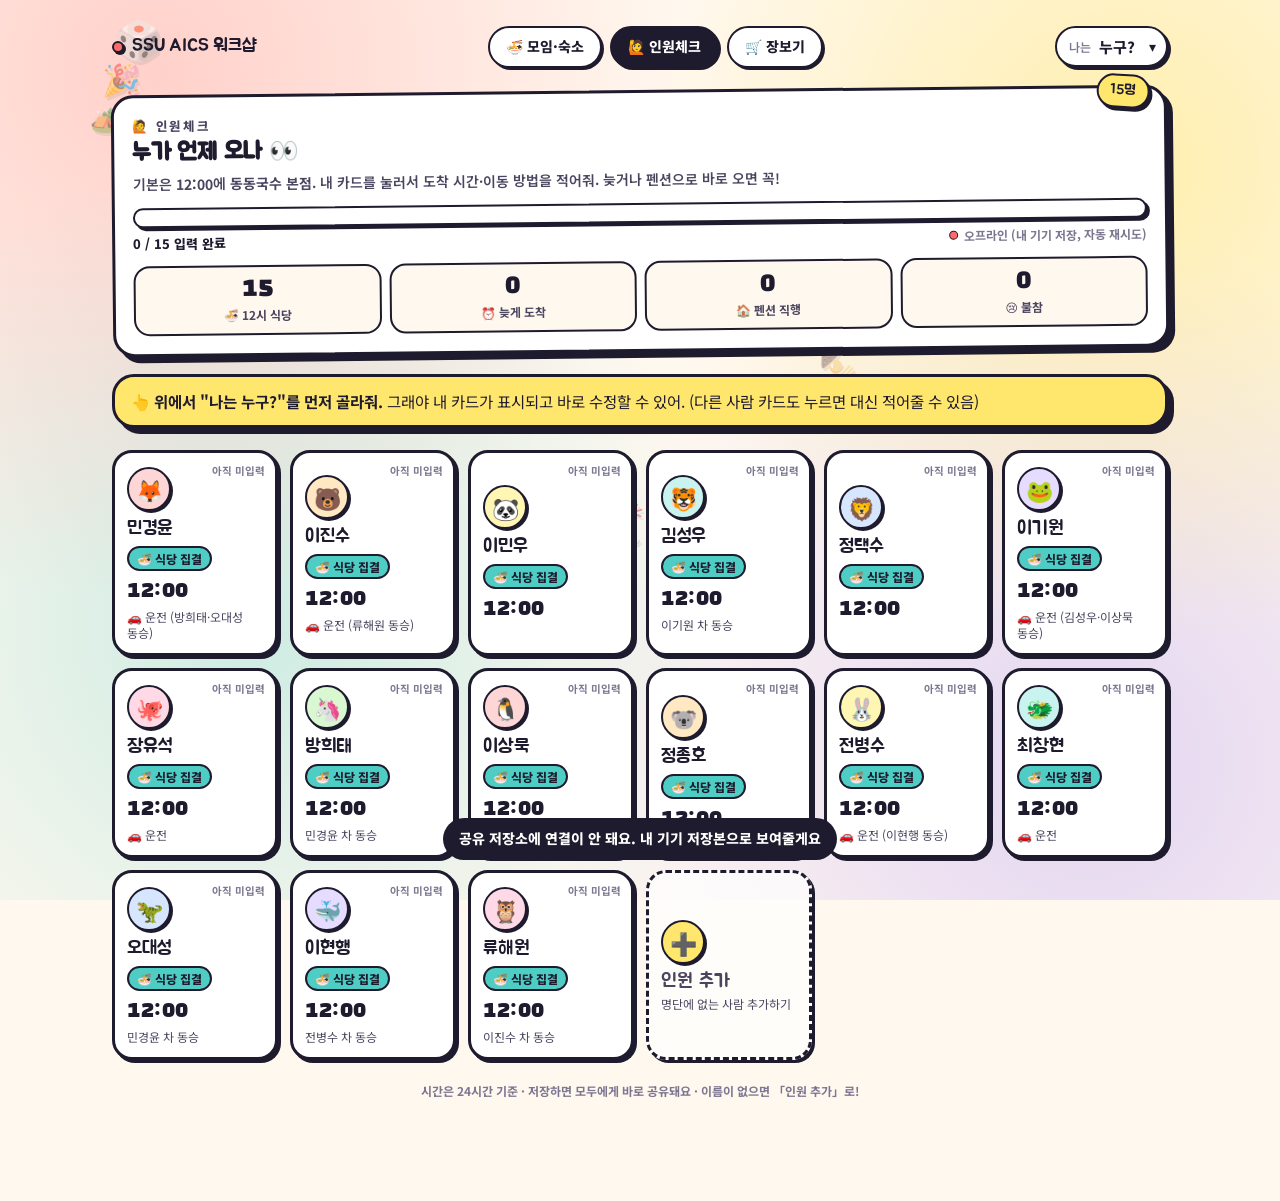
==== people.html @ a200a4a7 "워크샵 사이트: 모임·숙소 / 인원체크 / 장보기 3페이지" ====
<!doctype html>
<html lang="ko">
<head>
<meta charset="utf-8">
<meta name="viewport" content="width=device-width, initial-scale=1, viewport-fit=cover">
<meta name="theme-color" content="#4ecdc4">
<title>SSU AICS 워크샵 · 인원체크</title>
<meta property="og:title" content="워크샵 인원체크 🙋 누가 언제 오나">
<meta property="og:description" content="내 카드 눌러서 도착시간 적어줘! 기본은 12시 동동국수 본점.">
<link rel="icon" href="data:image/svg+xml,<svg xmlns='http://www.w3.org/2000/svg' viewBox='0 0 100 100'><text y='.9em' font-size='90'>🙋</text></svg>">
<link rel="preconnect" href="https://fonts.googleapis.com">
<link rel="preconnect" href="https://fonts.gstatic.com" crossorigin>
<link href="https://fonts.googleapis.com/css2?family=Black+Han+Sans&family=Jua&family=Noto+Sans+KR:wght@400;600;700;800;900&display=swap" rel="stylesheet">
<link rel="stylesheet" href="./assets/style.css">
</head>
<body>
<div class="wrap">
  <header class="topbar"></header>

  <section class="card tilt-l" style="margin-top:14px">
    <span class="sticker" id="countSticker">15명</span>
    <div class="eyebrow">🙋 인원체크</div>
    <h2>누가 언제 오나 👀</h2>
    <p style="margin:0 0 12px;color:var(--ink-2);font-size:14px;font-weight:600">
      기본은 <b id="baseTime">12:00</b>에 <b>동동국수 본점</b>. 내 카드를 눌러서 도착 시간·이동 방법을 적어줘. 늦거나 펜션으로 바로 오면 꼭!
    </p>
    <div class="progress"><i id="bar" style="width:0%"></i></div>
    <div style="display:flex;justify-content:space-between;align-items:center;margin-top:6px;gap:8px;flex-wrap:wrap">
      <span style="font-weight:800;font-size:13px" id="barText">0 / 15 입력</span>
      <span class="sync"><i></i><b>연결 중…</b></span>
    </div>
    <div class="stat-row">
      <div class="stat"><b id="sNoodle">0</b><span id="sNoodleLabel">🍜 12시 식당</span></div>
      <div class="stat"><b id="sLate">0</b><span>⏰ 늦게 도착</span></div>
      <div class="stat"><b id="sPension">0</b><span>🏠 펜션 직행</span></div>
      <div class="stat"><b id="sAbsent">0</b><span>😢 불참</span></div>
    </div>
  </section>

  <div id="meHint" class="card" style="padding:12px 16px;display:none;background:var(--lemon)">
    <b>👆 위에서 "나는 누구?"를 먼저 골라줘.</b> 그래야 내 카드가 표시되고 바로 수정할 수 있어. (다른 사람 카드도 누르면 대신 적어줄 수 있음)
  </div>

  <div class="people-grid" id="grid"></div>

  <p class="footer" style="margin-top:22px">시간은 24시간 기준 · 저장하면 모두에게 바로 공유돼요 · 이름이 없으면 「인원 추가」로!</p>
</div>

<!-- 도착 정보 편집 시트 -->
<div class="sheet-bg" id="sheetBg">
  <div class="sheet" role="dialog" aria-modal="true">
    <h2 id="shName">이름</h2>
    <p class="hint">어디로, 몇 시에 오는지 알려줘</p>
    <div class="field">
      <label>어디로?</label>
      <div class="choices" id="choices">
        <button type="button" class="choice" data-v="noodle"><span id="chNoodle">🍜 식당 12시</span><small>기본! 동동국수 본점</small></button>
        <button type="button" class="choice" data-v="late">⏰ 식당 늦게<small>도착 시간 적어줘</small></button>
        <button type="button" class="choice" data-v="pension">🏠 펜션 직행<small>펜션 도착 시간</small></button>
        <button type="button" class="choice" data-v="absent">😢 불참<small>ㅠㅠ</small></button>
      </div>
    </div>
    <div class="field" id="fTime">
      <label id="fTimeLabel">도착 예정 시간</label>
      <input type="time" id="inTime" step="300">
    </div>
    <div class="field">
      <label>이동 방법 (자차 / 누구 차 동승 / 대중교통)</label>
      <input type="text" id="inRide" placeholder="예: 🚗 운전 (OO 동승) / OO 차 동승 / 버스" maxlength="60">
    </div>
    <div class="field">
      <label>한마디 (선택)</label>
      <input type="text" id="inMemo" placeholder="예: 육칼 먼저 시켜놔 주세요" maxlength="80">
    </div>
    <div class="sheet-actions">
      <button type="button" class="btn ghost" id="btnRemove" style="flex:0 0 auto;color:var(--coral);display:none">🗑 명단 삭제</button>
      <button type="button" class="btn ghost" id="btnCancel">닫기</button>
      <button type="button" class="btn primary" id="btnSave">저장 ✅</button>
    </div>
  </div>
</div>

<!-- 인원 추가 시트 -->
<div class="sheet-bg" id="addBg">
  <div class="sheet" role="dialog" aria-modal="true">
    <h2>인원 추가 ➕</h2>
    <p class="hint">명단에 없는 사람을 추가해요. 누구나 추가할 수 있고, 추가된 사람은 카드에서 삭제도 가능.</p>
    <div class="field"><label>이름</label><input type="text" id="addName" placeholder="예: 홍길동" maxlength="20" autocomplete="off"></div>
    <div class="field"><label>이동 방법 (선택)</label><input type="text" id="addRide" placeholder="예: OO 차 동승" maxlength="60"></div>
    <div class="sheet-actions">
      <button type="button" class="btn ghost" id="addCancel">닫기</button>
      <button type="button" class="btn primary" id="addSave">추가 ✅</button>
    </div>
  </div>
</div>

<script src="./assets/data.js"></script>
<script src="./assets/app.js"></script>
<script>
(function () {
  const C = window.WK_CONFIG, { $, $$, esc, toast, confetti, avatar, timeAgo, getMe } = window.WK;
  const store = WK.store;
  WK.renderChrome("people");

  const meetLabel = C.meetTime.replace(/^0/, "").replace(":00", "시").replace(":", "시 ");
  $("#baseTime").textContent = C.meetTime;
  $("#chNoodle").textContent = `🍜 식당 ${meetLabel}`;
  $("#sNoodleLabel").textContent = `🍜 ${meetLabel} 식당`;

  const STATUS = { noodle: "🍜 식당 집결", late: "⏰ 늦게 도착", pension: "🏠 펜션 직행", absent: "😢 불참" };
  let att = {}, extra = {};
  let editing = null, pickStatus = "noodle";

  const isExtra = (name) => !C.people.includes(name) && !!extra[name];
  function personOf(name) {
    const p = att[name] || {};
    const ride = p.ride ?? (C.defaultRide[name] || (extra[name] && extra[name].ride) || "");
    return { status: p.status || "noodle", time: p.time || C.meetTime, ride, memo: p.memo || "", updatedAt: p.updatedAt || 0, by: p.by || "" };
  }

  function render() {
    const me = getMe(), people = WK.allPeople();
    $("#meHint").style.display = me ? "none" : "block";
    $("#countSticker").textContent = people.length + "명";
    let filled = 0; const cnt = { noodle: 0, late: 0, pension: 0, absent: 0 };
    const cards = people.map((name) => {
      const p = personOf(name); const av = avatar(name);
      if (p.updatedAt) filled++; cnt[p.status] = (cnt[p.status] || 0) + 1;
      const showTime = p.status !== "absent";
      return `<button type="button" class="person ${name === me ? "me" : ""} ${p.status === "absent" ? "absent" : ""}" data-name="${esc(name)}">
        ${name === me ? '<span class="me-badge">ME</span>' : isExtra(name) ? '<span class="me-badge" style="background:var(--mint)">추가됨</span>' : ""}
        ${p.updatedAt ? `<span class="edited">${timeAgo(p.updatedAt)}</span>` : '<span class="edited">아직 미입력</span>'}
        <div class="av" style="background:${av.bg}">${av.emoji}</div>
        <div class="nm">${esc(name)}</div>
        <span class="st ${p.status}">${STATUS[p.status]}</span>
        ${showTime ? `<div class="tm">${esc(p.time)}</div>` : ""}
        ${p.ride ? `<div class="ride">${esc(p.ride)}</div>` : ""}
        ${p.memo ? `<div class="memo">💬 ${esc(p.memo)}</div>` : ""}
      </button>`;
    });
    cards.push(`<button type="button" class="person add-person" id="addPerson"><div class="av" style="background:var(--lemon)">➕</div><div class="nm">인원 추가</div><div class="ride">명단에 없는 사람 추가하기</div></button>`);
    $("#grid").innerHTML = cards.join("");
    $("#bar").style.width = Math.round(filled / people.length * 100) + "%";
    $("#barText").textContent = `${filled} / ${people.length} 입력 완료`;
    $("#sNoodle").textContent = cnt.noodle; $("#sLate").textContent = cnt.late; $("#sPension").textContent = cnt.pension; $("#sAbsent").textContent = cnt.absent;
  }

  // ---- 도착 정보 시트
  function openSheet(name) {
    editing = name; const p = personOf(name);
    $("#shName").textContent = `${avatar(name).emoji} ${name}`;
    pickStatus = p.status; paintChoices();
    $("#inTime").value = p.time; $("#inRide").value = p.ride; $("#inMemo").value = p.memo;
    $("#btnRemove").style.display = isExtra(name) ? "" : "none";
    $("#sheetBg").classList.add("open"); document.body.style.overflow = "hidden";
  }
  function closeSheet() { $("#sheetBg").classList.remove("open"); document.body.style.overflow = ""; editing = null; }
  function paintChoices() {
    $$(".choice").forEach((b) => { b.classList.toggle("on", b.dataset.v === pickStatus); b.classList.toggle(b.dataset.v, b.dataset.v === pickStatus); });
    $("#fTime").style.display = pickStatus === "absent" ? "none" : "";
    $("#fTimeLabel").textContent = pickStatus === "pension" ? "펜션 도착 예정 시간" : "식당 도착 예정 시간";
    if (pickStatus === "noodle") $("#inTime").value = C.meetTime;
  }
  $("#choices").addEventListener("click", (e) => { const b = e.target.closest(".choice"); if (!b) return; pickStatus = b.dataset.v; paintChoices(); });
  $("#btnCancel").onclick = closeSheet;
  $("#sheetBg").addEventListener("click", (e) => { if (e.target === e.currentTarget) closeSheet(); });
  $("#grid").addEventListener("click", (e) => {
    if (e.target.closest("#addPerson")) { openAdd(); return; }
    const b = e.target.closest(".person"); if (b) openSheet(b.dataset.name);
  });

  $("#btnSave").onclick = (e) => {
    if (!editing) return;
    const name = editing, rec = {
      status: pickStatus, time: pickStatus === "absent" ? "" : ($("#inTime").value || C.meetTime),
      ride: $("#inRide").value.trim(), memo: $("#inMemo").value.trim(), updatedAt: Date.now(), by: getMe() || ""
    };
    closeSheet();
    const r = e.target.getBoundingClientRect(); confetti(r.left + r.width / 2, r.top);
    toast(`${name} 저장! ${STATUS[rec.status]}`);
    store.set("att", name, rec);
  };
  $("#btnRemove").onclick = () => {
    const name = editing; if (!name || !isExtra(name)) return;
    if (!confirm(`"${name}" 님을 명단에서 삭제할까요?`)) return;
    closeSheet(); toast(`${name} 삭제됨`);
    if (getMe() === name) WK.setMe("");
    store.remove("person", name); store.remove("att", name);
  };

  // ---- 인원 추가 시트
  function openAdd() { $("#addName").value = ""; $("#addRide").value = ""; $("#addBg").classList.add("open"); document.body.style.overflow = "hidden"; setTimeout(() => $("#addName").focus(), 60); }
  function closeAdd() { $("#addBg").classList.remove("open"); document.body.style.overflow = ""; }
  $("#addCancel").onclick = closeAdd;
  $("#addBg").addEventListener("click", (e) => { if (e.target === e.currentTarget) closeAdd(); });
  $("#addName").addEventListener("keydown", (e) => { if (e.key === "Enter") $("#addSave").click(); });
  $("#addSave").onclick = (e) => {
    const name = $("#addName").value.trim().replace(/\s+/g, " ");
    if (!name) { toast("이름을 적어줘"); return; }
    if (WK.allPeople().includes(name)) { toast("이미 명단에 있어요"); return; }
    if (/[.#$\[\]\/:]/.test(name)) { toast("이름에 . # $ [ ] / : 는 못 써요"); return; }
    const ride = $("#addRide").value.trim();
    closeAdd();
    const r = e.target.getBoundingClientRect(); confetti(r.left + r.width / 2, r.top, 22);
    toast(`${name} 님 추가! 환영 🎉`);
    store.set("person", name, { name, ride, addedBy: getMe() || "", createdAt: Date.now() });
  };

  // ---- 데이터 구독
  store.subscribe("person", (docs) => {
    extra = docs || {};
    const names = Object.values(extra).sort((a, b) => (a.createdAt || 0) - (b.createdAt || 0)).map((p) => p.name).filter(Boolean);
    WK.setExtraPeople(names); render();
  });
  store.subscribe("att", (docs) => { att = docs || {}; render(); });
  document.addEventListener("wk:me", render);
  setInterval(render, 30000);
  store.startPolling(["person", "att"]);
})();
</script>
</body>
</html>
---- assets/style.css ----
/* =========================================================
   SSU AICS 워크샵 · 스티커 팝 스타일
   ========================================================= */
:root {
  --ink: #1f1b2e;
  --ink-2: #4b4560;
  --muted: #7d7690;
  --paper: #fff8ef;
  --card: #ffffff;
  --coral: #ff6b6b;
  --mango: #ffb347;
  --lemon: #ffe66d;
  --mint: #4ecdc4;
  --sky: #63a4ff;
  --grape: #a78bfa;
  --pink: #ff8fab;
  --ok: #2fbf71;
  --shadow: 6px 6px 0 var(--ink);
  --shadow-sm: 3px 3px 0 var(--ink);
  --radius: 22px;
  --font-display: "Black Han Sans", "Jua", "Noto Sans KR", sans-serif;
  --font-head: "Jua", "Noto Sans KR", sans-serif;
  --font-body: "Noto Sans KR", -apple-system, BlinkMacSystemFont, system-ui, sans-serif;
}
* { box-sizing: border-box; }
html { -webkit-text-size-adjust: 100%; }
body {
  margin: 0; color: var(--ink); font-family: var(--font-body); font-size: 15.5px; line-height: 1.55;
  background: var(--paper);
  min-height: 100dvh;
  padding-bottom: calc(96px + env(safe-area-inset-bottom));
  overflow-x: hidden;
}
/* 고정 배경 (background-attachment: fixed 는 모바일에서 깨져서 가상요소로) */
body::before {
  content: ""; position: fixed; inset: 0; z-index: -1; pointer-events: none;
  background:
    radial-gradient(circle at 12% 8%, rgba(255,107,107,.28), transparent 38%),
    radial-gradient(circle at 88% 18%, rgba(255,230,109,.5), transparent 36%),
    radial-gradient(circle at 20% 70%, rgba(78,205,196,.28), transparent 40%),
    radial-gradient(circle at 85% 85%, rgba(167,139,250,.32), transparent 40%),
    var(--paper);
}
a { color: inherit; }
button, input, select, textarea { font-family: inherit; font-size: 16px; color: var(--ink); }
button { cursor: pointer; }
::selection { background: var(--lemon); }

/* --- 배경 떠다니는 이모지 --- */
.floaties { position: fixed; inset: 0; pointer-events: none; z-index: 0; overflow: hidden; }
.floaties span {
  position: absolute; font-size: 34px; opacity: .5; filter: drop-shadow(2px 3px 0 rgba(31,27,46,.15));
  animation: floaty 14s ease-in-out infinite;
}
.floaties span:nth-child(odd) { animation-duration: 18s; animation-direction: alternate-reverse; }
@keyframes floaty {
  0%   { transform: translate(0,0) rotate(-8deg); }
  50%  { transform: translate(14px,-26px) rotate(10deg); }
  100% { transform: translate(-10px,8px) rotate(-6deg); }
}

.wrap { position: relative; z-index: 1; max-width: 680px; margin: 0 auto; padding: 18px 16px 24px; }

/* --- 상단 바 --- */
.topbar { display: flex; align-items: center; justify-content: space-between; gap: 10px; margin-bottom: 14px; }
.brand { font-family: var(--font-head); font-size: 18px; letter-spacing: -.2px; display: flex; align-items: center; gap: 8px; text-decoration: none; }
.brand .dot { width: 12px; height: 12px; border-radius: 50%; background: var(--coral); border: 2px solid var(--ink); box-shadow: 2px 2px 0 var(--ink); }
.me-pick {
  display: flex; align-items: center; gap: 6px; background: var(--card); border: 2.5px solid var(--ink); border-radius: 999px;
  padding: 4px 10px 4px 12px; box-shadow: var(--shadow-sm); font-weight: 700; font-size: 14px;
}
.me-pick select { border: 0; background: transparent; font-weight: 800; font-size: 15px; padding: 4px 2px; max-width: 120px; -webkit-appearance: none; appearance: none; }
.me-pick .who { font-size: 12px; color: var(--muted); font-weight: 600; }

/* --- 카드 공통 --- */
.card {
  background: var(--card); border: 3px solid var(--ink); border-radius: var(--radius); box-shadow: var(--shadow);
  padding: 18px 18px; margin: 0 0 22px; position: relative;
}
.card.tilt-l { transform: rotate(-.6deg); }
.card.tilt-r { transform: rotate(.5deg); }
.card h2 { font-family: var(--font-head); font-size: 24px; margin: 0 0 6px; letter-spacing: -.3px; line-height: 1.2; }
.card h3 { font-family: var(--font-head); font-size: 18px; margin: 18px 0 8px; }
.eyebrow { font-size: 12.5px; font-weight: 800; letter-spacing: .14em; text-transform: uppercase; color: var(--ink-2); margin-bottom: 4px; }
.sticker {
  position: absolute; top: -14px; right: 14px; background: var(--lemon); border: 2.5px solid var(--ink); border-radius: 999px;
  padding: 4px 12px; font-family: var(--font-head); font-size: 14px; box-shadow: var(--shadow-sm); transform: rotate(4deg);
}
.sticker.coral { background: var(--coral); color: #fff; }
.sticker.mint { background: var(--mint); }
.sticker.grape { background: var(--grape); color: #fff; }
.tags { display: flex; flex-wrap: wrap; gap: 6px; margin: 10px 0 0; }
.tag { font-size: 12.5px; font-weight: 700; background: var(--paper); border: 2px solid var(--ink); border-radius: 999px; padding: 3px 10px; }
.tag.mint { background: var(--mint); } .tag.lemon { background: var(--lemon); } .tag.pink { background: var(--pink); } .tag.sky { background: var(--sky); color: #fff; }

/* --- 히어로 --- */
.hero {
  background: linear-gradient(135deg, var(--coral) 0%, var(--mango) 55%, var(--lemon) 100%);
  border: 3px solid var(--ink); border-radius: 28px; box-shadow: var(--shadow); padding: 26px 20px 22px; margin: 8px 0 28px;
  position: relative; overflow: hidden; color: var(--ink);
}
.hero::after { content: ""; position: absolute; right: -40px; top: -40px; width: 160px; height: 160px; border-radius: 50%; background: rgba(255,255,255,.35); }
.hero .kicker { font-weight: 800; letter-spacing: .18em; font-size: 12px; opacity: .85; }
.hero h1 { font-family: var(--font-display); font-size: clamp(34px, 9vw, 48px); line-height: 1.05; margin: 6px 0 8px; letter-spacing: -.5px; text-shadow: 3px 3px 0 rgba(255,255,255,.55); font-weight: 400; }
.hero p { margin: 0; font-weight: 700; font-size: 16px; }
.hero .emoji-row { position: absolute; right: 14px; bottom: 10px; font-size: 40px; letter-spacing: -6px; filter: drop-shadow(2px 3px 0 rgba(31,27,46,.25)); animation: bob 3s ease-in-out infinite; }
@keyframes bob { 0%,100% { transform: translateY(0) rotate(-3deg);} 50% { transform: translateY(-6px) rotate(3deg);} }
.dday[hidden] { display: none; }
.dday { display: inline-flex; align-items: center; gap: 8px; background: var(--ink); color: #fff; border-radius: 999px; padding: 6px 14px; font-family: var(--font-head); font-size: 18px; margin-top: 14px; }
.dday small { font-family: var(--font-body); font-weight: 700; font-size: 12px; opacity: .8; }

/* --- 티켓 (모임 요약) --- */
.ticket {
  display: grid; grid-template-columns: 1fr auto; border: 3px solid var(--ink); border-radius: 22px; overflow: hidden;
  background: #fff; box-shadow: var(--shadow); margin-bottom: 26px;
}
.ticket .main { padding: 18px; }
.ticket .stub {
  border-left: 3px dashed var(--ink); background: var(--mint); padding: 16px 14px; display: flex; flex-direction: column; align-items: center; justify-content: center; min-width: 112px; text-align: center;
}
.ticket .time { font-family: var(--font-display); font-size: 44px; line-height: 1; font-weight: 400; }
.ticket .stub small { font-weight: 800; font-size: 12px; letter-spacing: .1em; }
.ticket .where { font-family: var(--font-head); font-size: 22px; margin: 4px 0; }
.ticket .sub { color: var(--ink-2); font-size: 14px; font-weight: 600; }

/* --- 타임라인 --- */
.timeline { list-style: none; margin: 8px 0 0; padding: 0; position: relative; }
.timeline::before { content: ""; position: absolute; left: 13px; top: 8px; bottom: 8px; border-left: 3px dotted var(--ink); }
.timeline li { position: relative; padding: 0 0 14px 42px; }
.timeline li:last-child { padding-bottom: 0; }
.timeline .pin { position: absolute; left: 0; top: 0; width: 30px; height: 30px; border-radius: 50%; border: 2.5px solid var(--ink); background: var(--lemon); display: grid; place-items: center; font-size: 15px; box-shadow: 2px 2px 0 var(--ink); }
.timeline .t { font-family: var(--font-head); font-size: 16px; }
.timeline .d { color: var(--ink-2); font-size: 14px; }

/* --- 장소 카드 --- */
.addr { display: flex; align-items: flex-start; justify-content: space-between; gap: 8px; color: var(--ink-2); font-size: 14.5px; margin: 6px 0; }
.addr button { border: 2px solid var(--ink); background: var(--paper); border-radius: 999px; font-size: 12px; font-weight: 800; padding: 2px 9px; box-shadow: 2px 2px 0 var(--ink); white-space: nowrap; }
.rating { display: inline-flex; align-items: center; gap: 4px; font-weight: 800; color: var(--ink); background: var(--lemon); border: 2px solid var(--ink); border-radius: 999px; padding: 2px 10px; font-size: 13px; }
.btn-row { display: grid; grid-template-columns: repeat(auto-fit, minmax(120px, 1fr)); gap: 10px; margin-top: 14px; }
.btn {
  display: inline-flex; align-items: center; justify-content: center; gap: 6px; text-decoration: none; font-weight: 800;
  border: 2.5px solid var(--ink); border-radius: 14px; padding: 12px 12px; background: #fff; box-shadow: var(--shadow-sm);
  transition: transform .08s ease, box-shadow .08s ease; font-size: 15px; line-height: 1.1; min-height: 46px;
}
.btn:active { transform: translate(3px,3px); box-shadow: 0 0 0 var(--ink); }
.btn.kakao { background: #fee500; }
.btn.naver { background: #03c75a; color: #fff; }
.btn.tel { background: var(--sky); color: #fff; }
.btn.primary { background: var(--coral); color: #fff; }
.btn.mint { background: var(--mint); }
.btn.ghost { background: var(--paper); }
.btn.sm { padding: 8px 12px; min-height: 38px; font-size: 14px; border-radius: 12px; }
.map { width: 100%; height: 210px; border: 3px solid var(--ink); border-radius: 16px; margin-top: 14px; background: #eef; display: block; }

/* --- 메뉴판 --- */
.menu-grid { display: grid; grid-template-columns: 1fr 1fr; gap: 10px; margin-top: 8px; }
.menu-item { border: 2.5px solid var(--ink); border-radius: 16px; padding: 12px 12px 10px; background: var(--paper); position: relative; }
.menu-item.hot { background: linear-gradient(160deg, #fff 0%, #ffe9c2 100%); }
.menu-item .n { font-family: var(--font-head); font-size: 17px; line-height: 1.2; }
.menu-item .p { font-weight: 800; color: var(--coral); margin-top: 4px; }
.menu-item .d { font-size: 12.5px; color: var(--ink-2); margin-top: 4px; line-height: 1.35; }
.menu-item .hotmark { position: absolute; top: -10px; right: 8px; background: var(--coral); color: #fff; border: 2px solid var(--ink); border-radius: 999px; font-size: 11px; font-weight: 900; padding: 1px 8px; transform: rotate(6deg); }

/* --- 진행률 --- */
.progress { height: 20px; border: 2.5px solid var(--ink); border-radius: 999px; background: #fff; overflow: hidden; box-shadow: var(--shadow-sm); }
.progress > i { display: block; height: 100%; background: repeating-linear-gradient(135deg, var(--mint) 0 12px, #7fe0d9 12px 24px); transition: width .4s cubic-bezier(.2,.9,.3,1.3); }
.progress.coral > i { background: repeating-linear-gradient(135deg, var(--coral) 0 12px, #ff8f8f 12px 24px); }
.stat-row { display: grid; grid-template-columns: 1fr 1fr; gap: 8px; margin-top: 12px; }
@media (min-width: 480px) { .stat-row { grid-template-columns: repeat(4, 1fr); } }
.stat { text-align: center; border: 2.5px solid var(--ink); border-radius: 16px; padding: 8px 6px; background: var(--paper); }
.stat b { display: block; font-family: var(--font-display); font-size: 26px; line-height: 1; font-weight: 400; }
.stat span { font-size: 12px; font-weight: 700; color: var(--ink-2); }

/* --- 인원 그리드 --- */
.people-grid { display: grid; grid-template-columns: 1fr 1fr; gap: 12px; }
@media (min-width: 560px) { .people-grid { grid-template-columns: 1fr 1fr 1fr; } }
.person {
  border: 3px solid var(--ink); border-radius: 20px; background: #fff; padding: 14px 12px 12px; box-shadow: var(--shadow-sm);
  text-align: left; position: relative; transition: transform .08s; width: 100%; font-family: var(--font-body);
}
.person:active { transform: translate(2px,2px); box-shadow: 1px 1px 0 var(--ink); }
.person.me { outline: 4px solid var(--lemon); outline-offset: 2px; }
.person.absent { opacity: .55; }
.person .av { width: 44px; height: 44px; border-radius: 50%; border: 2.5px solid var(--ink); display: grid; place-items: center; font-size: 22px; margin-bottom: 8px; box-shadow: 2px 2px 0 var(--ink); }
.person .nm { font-family: var(--font-head); font-size: 19px; line-height: 1.1; }
.person .st { display: inline-block; margin-top: 6px; font-size: 12px; font-weight: 800; border: 2px solid var(--ink); border-radius: 999px; padding: 2px 8px; background: var(--paper); }
.person .st.noodle { background: var(--mint); } .person .st.late { background: var(--lemon); } .person .st.pension { background: var(--grape); color: #fff; } .person .st.absent { background: #ddd; }
.person .tm { font-family: var(--font-display); font-size: 22px; margin-top: 6px; letter-spacing: .5px; font-weight: 400; }
.person .ride, .person .memo { font-size: 12px; color: var(--ink-2); margin-top: 4px; line-height: 1.35; word-break: keep-all; }
.person .memo { color: var(--coral); font-weight: 700; }
.person .edited { position: absolute; top: 10px; right: 10px; font-size: 10.5px; color: var(--muted); font-weight: 700; }
.person .me-badge { position: absolute; top: -10px; left: 10px; background: var(--lemon); border: 2px solid var(--ink); border-radius: 999px; font-size: 11px; font-weight: 900; padding: 1px 8px; }

/* --- 바텀시트 / 모달 --- */
.sheet-bg { position: fixed; inset: 0; background: rgba(31,27,46,.45); z-index: 50; display: none; align-items: flex-end; justify-content: center; }
.sheet-bg.open { display: flex; }
.sheet {
  width: 100%; max-width: 640px; background: #fff; border: 3px solid var(--ink); border-bottom: 0; border-radius: 26px 26px 0 0;
  padding: 18px 18px calc(22px + env(safe-area-inset-bottom)); animation: up .22s cubic-bezier(.2,.9,.3,1.2);
  max-height: 92dvh; overflow: auto;
}
@keyframes up { from { transform: translateY(40px); opacity: 0; } to { transform: none; opacity: 1; } }
.sheet h2 { font-family: var(--font-head); font-size: 24px; margin: 0 0 4px; }
.sheet .hint { color: var(--muted); font-size: 13px; margin: 0 0 12px; }
.field { margin: 12px 0; }
.field label { display: block; font-weight: 800; font-size: 13px; margin-bottom: 6px; letter-spacing: .02em; }
.field input[type=text], .field input[type=time], .field textarea, .field select {
  width: 100%; border: 2.5px solid var(--ink); border-radius: 14px; padding: 11px 12px; background: var(--paper); font-size: 16px; outline: none;
}
.field input:focus, .field textarea:focus, .field select:focus { background: #fff; box-shadow: 3px 3px 0 var(--ink); }
.field textarea { resize: vertical; min-height: 64px; }
.choices { display: grid; grid-template-columns: 1fr 1fr; gap: 8px; }
.choice { border: 2.5px solid var(--ink); border-radius: 14px; padding: 10px 8px; background: #fff; font-weight: 800; font-size: 14px; text-align: center; line-height: 1.2; }
.choice small { display: block; font-weight: 600; color: var(--muted); font-size: 11px; margin-top: 2px; }
.choice.on { background: var(--lemon); box-shadow: var(--shadow-sm); }
.choice.on.noodle { background: var(--mint); } .choice.on.late { background: var(--lemon); } .choice.on.pension { background: var(--grape); color: #fff; } .choice.on.pension small { color: #f1eaff; } .choice.on.absent { background: #ddd; }
.sheet-actions { display: flex; gap: 10px; margin-top: 16px; }
.sheet-actions .btn { flex: 1; }

/* --- 장보기 --- */
.filters { display: flex; gap: 8px; overflow-x: auto; padding: 4px 2px 10px; -webkit-overflow-scrolling: touch; scrollbar-width: none; }
.filters::-webkit-scrollbar { display: none; }
.chip { flex: 0 0 auto; border: 2.5px solid var(--ink); border-radius: 999px; padding: 7px 14px; background: #fff; font-weight: 800; font-size: 14px; box-shadow: 2px 2px 0 var(--ink); }
.chip.on { background: var(--ink); color: #fff; }
.group-title { font-family: var(--font-head); font-size: 19px; margin: 18px 0 8px; display: flex; align-items: center; gap: 8px; }
.group-title .cnt { font-family: var(--font-body); font-size: 12px; font-weight: 800; background: var(--paper); border: 2px solid var(--ink); border-radius: 999px; padding: 1px 8px; }
.items { list-style: none; margin: 0; padding: 0; display: flex; flex-direction: column; gap: 10px; }
.item {
  display: grid; grid-template-columns: 40px 1fr auto; gap: 10px; align-items: center;
  border: 2.5px solid var(--ink); border-radius: 18px; background: #fff; padding: 10px; box-shadow: var(--shadow-sm);
  transition: transform .15s, opacity .2s;
}
.item.done { background: #f2f6f4; opacity: .78; }
.item .chk { width: 40px; height: 40px; border: 2.5px solid var(--ink); border-radius: 12px; background: #fff; display: grid; place-items: center; font-size: 22px; padding: 0; }
.item.done .chk { background: var(--ok); color: #fff; }
.item .body { min-width: 0; }
.item .nm { font-weight: 800; font-size: 16px; line-height: 1.25; word-break: keep-all; }
.item.done .nm { text-decoration: line-through; text-decoration-thickness: 3px; text-decoration-color: var(--coral); }
.item .mm { font-size: 12.5px; color: var(--ink-2); margin-top: 2px; line-height: 1.35; }
.item .meta { font-size: 11px; color: var(--muted); font-weight: 700; margin-top: 3px; }
.item .side { display: flex; flex-direction: column; align-items: flex-end; gap: 6px; }
.buyer {
  border: 2px solid var(--ink); border-radius: 999px; padding: 3px 9px; font-size: 12px; font-weight: 800; background: var(--paper);
  display: inline-flex; align-items: center; gap: 4px; white-space: nowrap; max-width: 110px; overflow: hidden; text-overflow: ellipsis;
}
.buyer.has { background: var(--lemon); }
.item .more { border: 0; background: transparent; font-size: 18px; color: var(--muted); padding: 2px 6px; line-height: 1; }
.add-bar {
  position: sticky; bottom: calc(84px + env(safe-area-inset-bottom)); z-index: 20; margin-top: 18px;
  background: #fff; border: 3px solid var(--ink); border-radius: 20px; padding: 10px; box-shadow: var(--shadow);
  display: grid; grid-template-columns: 1fr auto; gap: 8px;
}
.add-bar input { border: 2.5px solid var(--ink); border-radius: 14px; padding: 11px 12px; background: var(--paper); font-size: 16px; min-width: 0; }
.add-bar select { border: 2.5px solid var(--ink); border-radius: 14px; padding: 8px 10px; background: var(--paper); font-weight: 800; font-size: 14px; min-width: 0; }
.add-bar .row2 { grid-column: 1 / -1; display: grid; grid-template-columns: 1fr 1fr; gap: 8px; }
.add-bar .btn { padding: 10px 14px; }

/* --- 식단 --- */
.meal { display: flex; flex-wrap: wrap; gap: 8px; }
.meal .dish { border: 2.5px solid var(--ink); border-radius: 14px; padding: 8px 12px; background: var(--paper); font-weight: 800; font-size: 14px; }
.meal .dish small { display: block; font-weight: 600; color: var(--ink-2); font-size: 11.5px; margin-top: 2px; }
.meal .dish.by { background: var(--lemon); }

/* --- 하단 탭 --- */
.tabbar { position: fixed; left: 0; right: 0; bottom: 0; z-index: 40; display: flex; justify-content: center; padding: 0 12px calc(10px + env(safe-area-inset-bottom)); pointer-events: none; }
.tabbar nav {
  pointer-events: auto; display: grid; grid-template-columns: repeat(3, 1fr); gap: 4px; width: 100%; max-width: 520px;
  background: #fff; border: 3px solid var(--ink); border-radius: 22px; padding: 6px; box-shadow: var(--shadow);
}
.tabbar a {
  text-decoration: none; text-align: center; border-radius: 16px; padding: 8px 4px 6px; font-weight: 800; font-size: 12.5px; color: var(--ink-2); line-height: 1.1;
  display: flex; flex-direction: column; align-items: center; gap: 2px;
}
.tabbar a .ic { font-size: 22px; line-height: 1; }
.tabbar a.on { background: var(--ink); color: #fff; }

/* --- 토스트 / 상태 --- */
.toast { position: fixed; left: 50%; bottom: calc(100px + env(safe-area-inset-bottom)); transform: translateX(-50%) translateY(20px); background: var(--ink); color: #fff; padding: 10px 16px; border-radius: 999px; font-weight: 800; font-size: 14px; opacity: 0; transition: .2s; z-index: 60; pointer-events: none; white-space: nowrap; max-width: 92vw; overflow: hidden; text-overflow: ellipsis; }
.toast.show { opacity: 1; transform: translateX(-50%) translateY(0); }
.sync { display: inline-flex; align-items: center; gap: 6px; font-size: 12px; font-weight: 800; color: var(--muted); }
.sync i { width: 9px; height: 9px; border-radius: 50%; background: var(--ok); border: 1.5px solid var(--ink); display: inline-block; }
.sync.off i { background: var(--coral); animation: blink 1s infinite; }
.sync.busy i { background: var(--mango); }
@keyframes blink { 50% { opacity: .3; } }
.empty { text-align: center; color: var(--muted); font-weight: 700; padding: 22px 8px; }
.footer { text-align: center; color: var(--muted); font-size: 12px; font-weight: 700; margin-top: 8px; }
.footer a { color: var(--ink-2); }
.pop { animation: pop .35s cubic-bezier(.2,.9,.3,1.4); }
@keyframes pop { 0% { transform: scale(.85); } 100% { transform: scale(1); } }
@media (max-width: 340px) { .menu-grid { grid-template-columns: 1fr; } .ticket .time { font-size: 38px; } }

/* --- 인원 추가 카드 --- */
.person.add-person { border-style: dashed; background: rgba(255,255,255,.7); }
.person.add-person .nm { color: var(--ink-2); }

/* =========================================================
   반응형: 태블릿 / 데스크톱
   ========================================================= */
.topnav { display: none; }
@media (min-width: 640px) {
  .wrap { max-width: 780px; }
  .people-grid { grid-template-columns: repeat(3, 1fr); }
  .menu-grid { grid-template-columns: repeat(3, 1fr); }
}
@media (min-width: 960px) {
  body { padding-bottom: 48px; }
  .wrap { max-width: 1120px; padding: 26px 32px 40px; }
  .topbar { margin-bottom: 22px; }
  .topnav { display: flex; gap: 8px; }
  .topnav a { text-decoration: none; font-weight: 800; padding: 8px 16px; border: 2.5px solid var(--ink); border-radius: 999px; background: #fff; box-shadow: 2px 2px 0 var(--ink); font-size: 14px; }
  .topnav a.on { background: var(--ink); color: #fff; }
  .tabbar { display: none; }
  .hero { padding: 40px 36px 34px; }
  .hero h1 { font-size: 64px; }
  .hero .emoji-row { font-size: 64px; right: 30px; bottom: 18px; }
  .ticket .time { font-size: 56px; }
  .ticket .stub { min-width: 160px; }
  .home-grid { display: grid; grid-template-columns: 1.1fr .9fr; gap: 0 26px; align-items: start; }
  .home-grid > .col { min-width: 0; }
  .home-grid > .col:nth-child(1) { grid-column: 2; grid-row: 1; }
  .home-grid > .col:nth-child(2) { grid-column: 1; grid-row: 1 / span 2; }
  .home-grid > .col:nth-child(3) { grid-column: 2; grid-row: 2; }
  .menu-grid { grid-template-columns: 1fr 1fr; }
  .people-grid { grid-template-columns: repeat(5, 1fr); }
  .shop-grid { display: grid; grid-template-columns: 1fr 360px; gap: 0 26px; align-items: start; }
  .shop-side { position: sticky; top: 20px; }
  .add-bar { bottom: 16px; }
  .sheet-bg { align-items: center; padding: 20px; }
  .sheet { border-radius: 26px; border-bottom: 3px solid var(--ink); box-shadow: var(--shadow); max-height: 86vh; }
  .toast { bottom: 40px; }
}
@media (min-width: 1280px) { .people-grid { grid-template-columns: repeat(6, 1fr); } }
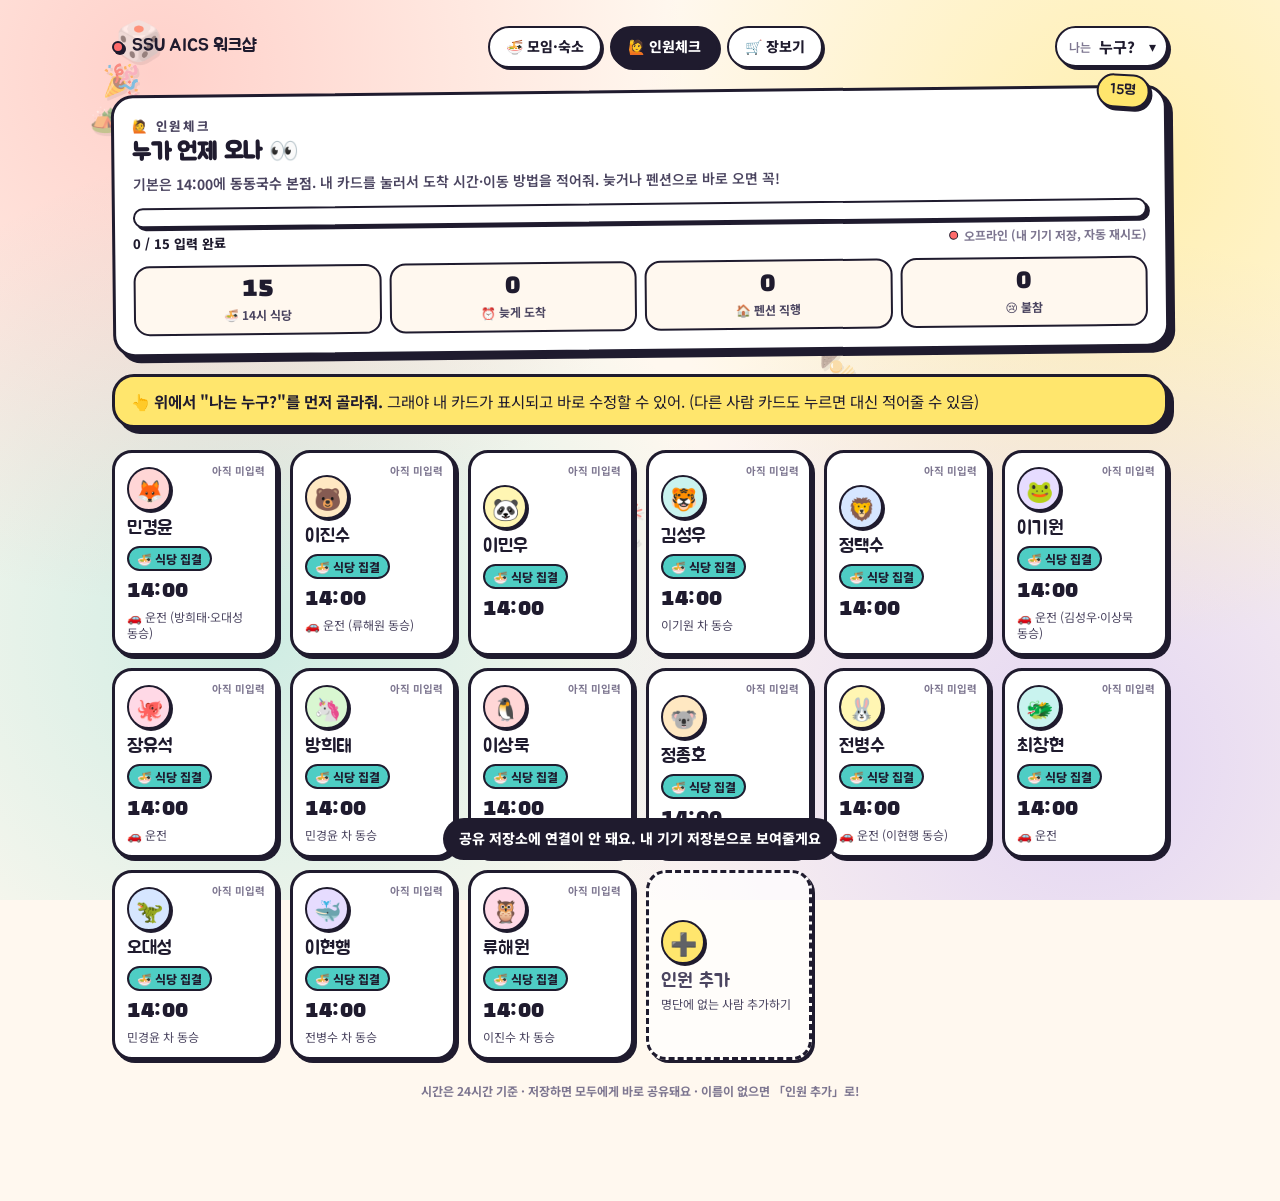
==== commit 530b0ab1: "집결 14시로 변경, 장볼 사람 이현행으로 교체 + 사이트에서 수정 가능, 저장 가능 여부 정확히 표시" ====
--- a/people.html
+++ b/people.html
@@ -6,12 +6,12 @@
 <meta name="theme-color" content="#4ecdc4">
 <title>SSU AICS 워크샵 · 인원체크</title>
 <meta property="og:title" content="워크샵 인원체크 🙋 누가 언제 오나">
-<meta property="og:description" content="내 카드 눌러서 도착시간 적어줘! 기본은 12시 동동국수 본점.">
+<meta property="og:description" content="내 카드 눌러서 도착시간 적어줘! 기본은 14시 동동국수 본점.">
 <link rel="icon" href="data:image/svg+xml,<svg xmlns='http://www.w3.org/2000/svg' viewBox='0 0 100 100'><text y='.9em' font-size='90'>🙋</text></svg>">
 <link rel="preconnect" href="https://fonts.googleapis.com">
 <link rel="preconnect" href="https://fonts.gstatic.com" crossorigin>
 <link href="https://fonts.googleapis.com/css2?family=Black+Han+Sans&family=Jua&family=Noto+Sans+KR:wght@400;600;700;800;900&display=swap" rel="stylesheet">
-<link rel="stylesheet" href="./assets/style.css">
+<link rel="stylesheet" href="./assets/style.css?v=2">
 </head>
 <body>
 <div class="wrap">
@@ -22,7 +22,7 @@
     <div class="eyebrow">🙋 인원체크</div>
     <h2>누가 언제 오나 👀</h2>
     <p style="margin:0 0 12px;color:var(--ink-2);font-size:14px;font-weight:600">
-      기본은 <b id="baseTime">12:00</b>에 <b>동동국수 본점</b>. 내 카드를 눌러서 도착 시간·이동 방법을 적어줘. 늦거나 펜션으로 바로 오면 꼭!
+      기본은 <b id="baseTime">14:00</b>에 <b>동동국수 본점</b>. 내 카드를 눌러서 도착 시간·이동 방법을 적어줘. 늦거나 펜션으로 바로 오면 꼭!
     </p>
     <div class="progress"><i id="bar" style="width:0%"></i></div>
     <div style="display:flex;justify-content:space-between;align-items:center;margin-top:6px;gap:8px;flex-wrap:wrap">
@@ -30,7 +30,7 @@
       <span class="sync"><i></i><b>연결 중…</b></span>
     </div>
     <div class="stat-row">
-      <div class="stat"><b id="sNoodle">0</b><span id="sNoodleLabel">🍜 12시 식당</span></div>
+      <div class="stat"><b id="sNoodle">0</b><span id="sNoodleLabel">🍜 14시 식당</span></div>
       <div class="stat"><b id="sLate">0</b><span>⏰ 늦게 도착</span></div>
       <div class="stat"><b id="sPension">0</b><span>🏠 펜션 직행</span></div>
       <div class="stat"><b id="sAbsent">0</b><span>😢 불참</span></div>
@@ -54,7 +54,7 @@
     <div class="field">
       <label>어디로?</label>
       <div class="choices" id="choices">
-        <button type="button" class="choice" data-v="noodle"><span id="chNoodle">🍜 식당 12시</span><small>기본! 동동국수 본점</small></button>
+        <button type="button" class="choice" data-v="noodle"><span id="chNoodle">🍜 식당 14시</span><small>기본! 동동국수 본점</small></button>
         <button type="button" class="choice" data-v="late">⏰ 식당 늦게<small>도착 시간 적어줘</small></button>
         <button type="button" class="choice" data-v="pension">🏠 펜션 직행<small>펜션 도착 시간</small></button>
         <button type="button" class="choice" data-v="absent">😢 불참<small>ㅠㅠ</small></button>
@@ -94,8 +94,8 @@
   </div>
 </div>
 
-<script src="./assets/data.js"></script>
-<script src="./assets/app.js"></script>
+<script src="./assets/data.js?v=2"></script>
+<script src="./assets/app.js?v=2"></script>
 <script>
 (function () {
   const C = window.WK_CONFIG, { $, $$, esc, toast, confetti, avatar, timeAgo, getMe } = window.WK;
--- a/assets/style.css
+++ b/assets/style.css
@@ -214,6 +214,9 @@
 .choice small { display: block; font-weight: 600; color: var(--muted); font-size: 11px; margin-top: 2px; }
 .choice.on { background: var(--lemon); box-shadow: var(--shadow-sm); }
 .choice.on.noodle { background: var(--mint); } .choice.on.late { background: var(--lemon); } .choice.on.pension { background: var(--grape); color: #fff; } .choice.on.pension small { color: #f1eaff; } .choice.on.absent { background: #ddd; }
+.picker { display: flex; flex-wrap: wrap; gap: 8px; margin: 4px 0 6px; }
+.picker .chip { flex: 0 0 auto; opacity: .6; }
+.picker .chip.on { opacity: 1; background: var(--lemon); box-shadow: var(--shadow-sm); }
 .sheet-actions { display: flex; gap: 10px; margin-top: 16px; }
 .sheet-actions .btn { flex: 1; }
 
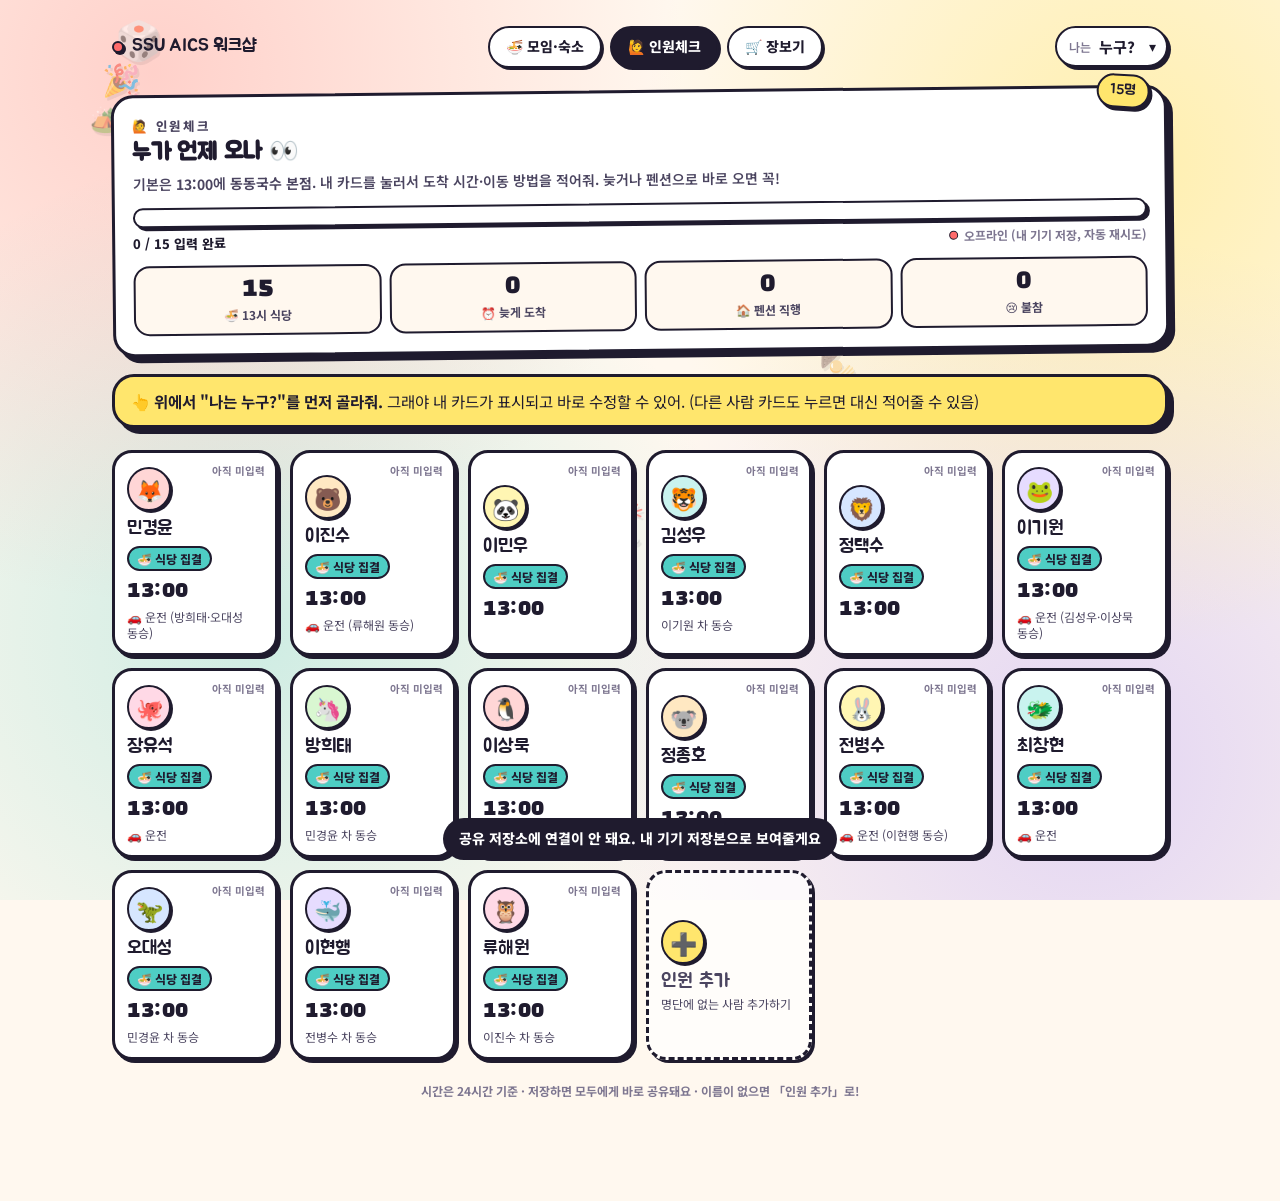
==== commit f604dc31: "당일 일정표 반영(13:00 도착~간담회), 집결 시간 13:00, 일정표 data.js로 분리" ====
--- a/people.html
+++ b/people.html
@@ -6,12 +6,12 @@
 <meta name="theme-color" content="#4ecdc4">
 <title>SSU AICS 워크샵 · 인원체크</title>
 <meta property="og:title" content="워크샵 인원체크 🙋 누가 언제 오나">
-<meta property="og:description" content="내 카드 눌러서 도착시간 적어줘! 기본은 14시 동동국수 본점.">
+<meta property="og:description" content="내 카드 눌러서 도착시간 적어줘! 기본은 13시 동동국수 본점.">
 <link rel="icon" href="data:image/svg+xml,<svg xmlns='http://www.w3.org/2000/svg' viewBox='0 0 100 100'><text y='.9em' font-size='90'>🙋</text></svg>">
 <link rel="preconnect" href="https://fonts.googleapis.com">
 <link rel="preconnect" href="https://fonts.gstatic.com" crossorigin>
 <link href="https://fonts.googleapis.com/css2?family=Black+Han+Sans&family=Jua&family=Noto+Sans+KR:wght@400;600;700;800;900&display=swap" rel="stylesheet">
-<link rel="stylesheet" href="./assets/style.css?v=2">
+<link rel="stylesheet" href="./assets/style.css?v=3">
 </head>
 <body>
 <div class="wrap">
@@ -22,7 +22,7 @@
     <div class="eyebrow">🙋 인원체크</div>
     <h2>누가 언제 오나 👀</h2>
     <p style="margin:0 0 12px;color:var(--ink-2);font-size:14px;font-weight:600">
-      기본은 <b id="baseTime">14:00</b>에 <b>동동국수 본점</b>. 내 카드를 눌러서 도착 시간·이동 방법을 적어줘. 늦거나 펜션으로 바로 오면 꼭!
+      기본은 <b id="baseTime">13:00</b>에 <b>동동국수 본점</b>. 내 카드를 눌러서 도착 시간·이동 방법을 적어줘. 늦거나 펜션으로 바로 오면 꼭!
     </p>
     <div class="progress"><i id="bar" style="width:0%"></i></div>
     <div style="display:flex;justify-content:space-between;align-items:center;margin-top:6px;gap:8px;flex-wrap:wrap">
@@ -30,7 +30,7 @@
       <span class="sync"><i></i><b>연결 중…</b></span>
     </div>
     <div class="stat-row">
-      <div class="stat"><b id="sNoodle">0</b><span id="sNoodleLabel">🍜 14시 식당</span></div>
+      <div class="stat"><b id="sNoodle">0</b><span id="sNoodleLabel">🍜 13시 식당</span></div>
       <div class="stat"><b id="sLate">0</b><span>⏰ 늦게 도착</span></div>
       <div class="stat"><b id="sPension">0</b><span>🏠 펜션 직행</span></div>
       <div class="stat"><b id="sAbsent">0</b><span>😢 불참</span></div>
@@ -54,7 +54,7 @@
     <div class="field">
       <label>어디로?</label>
       <div class="choices" id="choices">
-        <button type="button" class="choice" data-v="noodle"><span id="chNoodle">🍜 식당 14시</span><small>기본! 동동국수 본점</small></button>
+        <button type="button" class="choice" data-v="noodle"><span id="chNoodle">🍜 식당 13시</span><small>기본! 동동국수 본점</small></button>
         <button type="button" class="choice" data-v="late">⏰ 식당 늦게<small>도착 시간 적어줘</small></button>
         <button type="button" class="choice" data-v="pension">🏠 펜션 직행<small>펜션 도착 시간</small></button>
         <button type="button" class="choice" data-v="absent">😢 불참<small>ㅠㅠ</small></button>
@@ -94,8 +94,8 @@
   </div>
 </div>
 
-<script src="./assets/data.js?v=2"></script>
-<script src="./assets/app.js?v=2"></script>
+<script src="./assets/data.js?v=3"></script>
+<script src="./assets/app.js?v=3"></script>
 <script>
 (function () {
   const C = window.WK_CONFIG, { $, $$, esc, toast, confetti, avatar, timeAgo, getMe } = window.WK;
--- a/assets/style.css
+++ b/assets/style.css
@@ -129,8 +129,11 @@
 .timeline li { position: relative; padding: 0 0 14px 42px; }
 .timeline li:last-child { padding-bottom: 0; }
 .timeline .pin { position: absolute; left: 0; top: 0; width: 30px; height: 30px; border-radius: 50%; border: 2.5px solid var(--ink); background: var(--lemon); display: grid; place-items: center; font-size: 15px; box-shadow: 2px 2px 0 var(--ink); }
-.timeline .t { font-family: var(--font-head); font-size: 16px; }
-.timeline .d { color: var(--ink-2); font-size: 14px; }
+.timeline .tt { font-family: var(--font-display); font-size: 15px; letter-spacing: .3px; color: var(--ink-2); line-height: 1.2; font-weight: 400; }
+.timeline .t { font-family: var(--font-head); font-size: 17px; line-height: 1.25; }
+.timeline .d { color: var(--ink-2); font-size: 13.5px; line-height: 1.4; margin-top: 2px; }
+.timeline li.hi .pin { background: var(--coral); color: #fff; }
+.timeline li.hi .tt { color: var(--coral); }
 
 /* --- 장소 카드 --- */
 .addr { display: flex; align-items: flex-start; justify-content: space-between; gap: 8px; color: var(--ink-2); font-size: 14.5px; margin: 6px 0; }
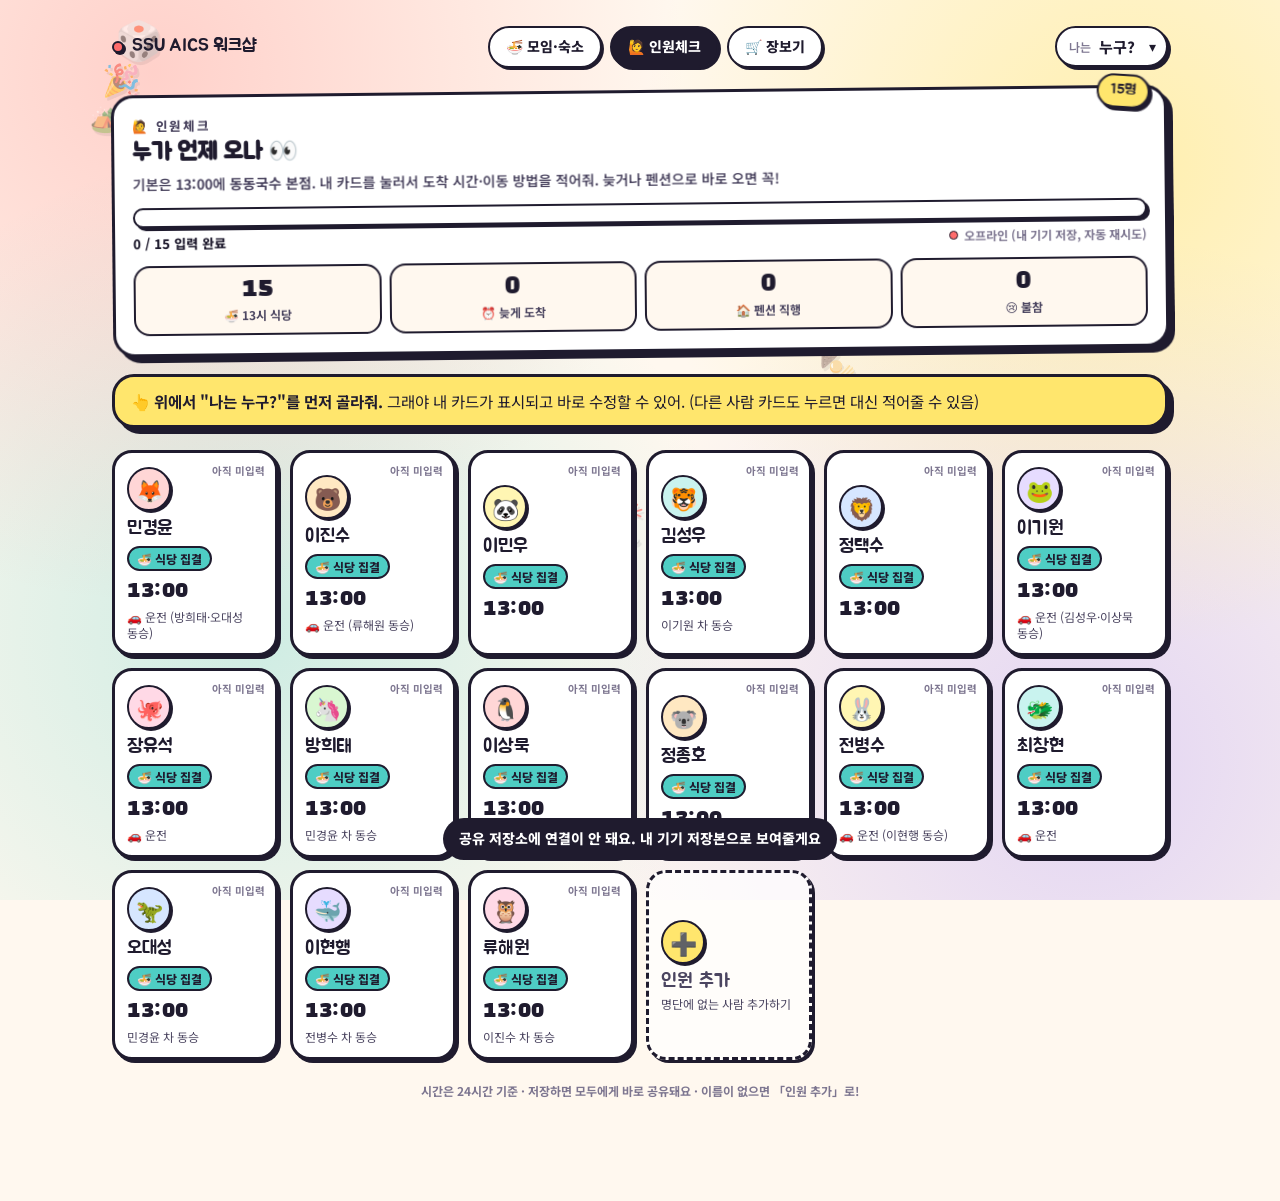
==== commit f9974278: "버튼 인터랙션·페이지 전환 모션 추가, 낙관적 저장이 서버 응답에 덮이던 버그 수정" ====
--- a/people.html
+++ b/people.html
@@ -11,7 +11,7 @@
 <link rel="preconnect" href="https://fonts.googleapis.com">
 <link rel="preconnect" href="https://fonts.gstatic.com" crossorigin>
 <link href="https://fonts.googleapis.com/css2?family=Black+Han+Sans&family=Jua&family=Noto+Sans+KR:wght@400;600;700;800;900&display=swap" rel="stylesheet">
-<link rel="stylesheet" href="./assets/style.css?v=3">
+<link rel="stylesheet" href="./assets/style.css?v=8">
 </head>
 <body>
 <div class="wrap">
@@ -94,8 +94,8 @@
   </div>
 </div>
 
-<script src="./assets/data.js?v=3"></script>
-<script src="./assets/app.js?v=3"></script>
+<script src="./assets/data.js?v=8"></script>
+<script src="./assets/app.js?v=8"></script>
 <script>
 (function () {
   const C = window.WK_CONFIG, { $, $$, esc, toast, confetti, avatar, timeAgo, getMe } = window.WK;
@@ -110,6 +110,8 @@
   const STATUS = { noodle: "🍜 식당 집결", late: "⏰ 늦게 도착", pension: "🏠 펜션 직행", absent: "😢 불참" };
   let att = {}, extra = {};
   let editing = null, pickStatus = "noodle";
+  let popName = null;  // 방금 저장한 카드만 통통 튀게
+  const popOnce = (n) => { popName = n; setTimeout(() => { popName = null; }, 700); };
 
   const isExtra = (name) => !C.people.includes(name) && !!extra[name];
   function personOf(name) {
@@ -127,7 +129,7 @@
       const p = personOf(name); const av = avatar(name);
       if (p.updatedAt) filled++; cnt[p.status] = (cnt[p.status] || 0) + 1;
       const showTime = p.status !== "absent";
-      return `<button type="button" class="person ${name === me ? "me" : ""} ${p.status === "absent" ? "absent" : ""}" data-name="${esc(name)}">
+      return `<button type="button" class="person ${name === me ? "me" : ""} ${p.status === "absent" ? "absent" : ""} ${name === popName ? "pop" : ""}" data-name="${esc(name)}">
         ${name === me ? '<span class="me-badge">ME</span>' : isExtra(name) ? '<span class="me-badge" style="background:var(--mint)">추가됨</span>' : ""}
         ${p.updatedAt ? `<span class="edited">${timeAgo(p.updatedAt)}</span>` : '<span class="edited">아직 미입력</span>'}
         <div class="av" style="background:${av.bg}">${av.emoji}</div>
@@ -178,6 +180,7 @@
     closeSheet();
     const r = e.target.getBoundingClientRect(); confetti(r.left + r.width / 2, r.top);
     toast(`${name} 저장! ${STATUS[rec.status]}`);
+    popOnce(name);
     store.set("att", name, rec);
   };
   $("#btnRemove").onclick = () => {
@@ -203,6 +206,7 @@
     closeAdd();
     const r = e.target.getBoundingClientRect(); confetti(r.left + r.width / 2, r.top, 22);
     toast(`${name} 님 추가! 환영 🎉`);
+    popOnce(name);
     store.set("person", name, { name, ride, addedBy: getMe() || "", createdAt: Date.now() });
   };
 
--- a/assets/style.css
+++ b/assets/style.css
@@ -77,8 +77,8 @@
   background: var(--card); border: 3px solid var(--ink); border-radius: var(--radius); box-shadow: var(--shadow);
   padding: 18px 18px; margin: 0 0 22px; position: relative;
 }
-.card.tilt-l { transform: rotate(-.6deg); }
-.card.tilt-r { transform: rotate(.5deg); }
+.card.tilt-l { rotate: -.6deg; }
+.card.tilt-r { rotate: .5deg; }
 .card h2 { font-family: var(--font-head); font-size: 24px; margin: 0 0 6px; letter-spacing: -.3px; line-height: 1.2; }
 .card h3 { font-family: var(--font-head); font-size: 18px; margin: 18px 0 8px; }
 .eyebrow { font-size: 12.5px; font-weight: 800; letter-spacing: .14em; text-transform: uppercase; color: var(--ink-2); margin-bottom: 4px; }
@@ -195,14 +195,22 @@
 .person .me-badge { position: absolute; top: -10px; left: 10px; background: var(--lemon); border: 2px solid var(--ink); border-radius: 999px; font-size: 11px; font-weight: 900; padding: 1px 8px; }
 
 /* --- 바텀시트 / 모달 --- */
-.sheet-bg { position: fixed; inset: 0; background: rgba(31,27,46,.45); z-index: 50; display: none; align-items: flex-end; justify-content: center; }
-.sheet-bg.open { display: flex; }
+/* 열고 닫을 때 모두 애니메이션 되도록 display 대신 opacity/visibility 사용 */
+.sheet-bg {
+  position: fixed; inset: 0; background: rgba(31,27,46,.45); z-index: 50; display: flex;
+  align-items: flex-end; justify-content: center;
+  opacity: 0; visibility: hidden; pointer-events: none;
+  transition: opacity .22s ease, visibility .22s, backdrop-filter .22s ease;
+}
+.sheet-bg.open { opacity: 1; visibility: visible; pointer-events: auto; backdrop-filter: blur(3px); }
 .sheet {
   width: 100%; max-width: 640px; background: #fff; border: 3px solid var(--ink); border-bottom: 0; border-radius: 26px 26px 0 0;
-  padding: 18px 18px calc(22px + env(safe-area-inset-bottom)); animation: up .22s cubic-bezier(.2,.9,.3,1.2);
+  padding: 18px 18px calc(22px + env(safe-area-inset-bottom));
   max-height: 92dvh; overflow: auto;
-}
-@keyframes up { from { transform: translateY(40px); opacity: 0; } to { transform: none; opacity: 1; } }
+  transform: translateY(46px); opacity: .4;
+  transition: transform .28s cubic-bezier(.2,.9,.3,1.25), opacity .2s ease;
+}
+.sheet-bg.open .sheet { transform: none; opacity: 1; }
 .sheet h2 { font-family: var(--font-head); font-size: 24px; margin: 0 0 4px; }
 .sheet .hint { color: var(--muted); font-size: 13px; margin: 0 0 12px; }
 .field { margin: 12px 0; }
@@ -336,3 +344,93 @@
   .toast { bottom: 40px; }
 }
 @media (min-width: 1280px) { .people-grid { grid-template-columns: repeat(6, 1fr); } }
+
+/* =========================================================
+   모션 & 인터랙션
+   ========================================================= */
+
+/* --- 페이지 진입 / 이탈 --- */
+@keyframes pageIn { from { opacity: 0; translate: 0 12px; } to { opacity: 1; translate: none; } }
+body { transition: opacity .16s ease-in; }
+body.leaving { opacity: 0; }
+.wrap > * { animation: pageIn .44s cubic-bezier(.22,.9,.3,1.06) both; }
+.wrap > *:nth-child(1) { animation-delay: .02s; }
+.wrap > *:nth-child(2) { animation-delay: .07s; }
+.wrap > *:nth-child(3) { animation-delay: .12s; }
+.wrap > *:nth-child(4) { animation-delay: .17s; }
+.wrap > *:nth-child(5) { animation-delay: .22s; }
+.wrap > *:nth-child(n+6) { animation-delay: .26s; }
+@keyframes tabIn { from { transform: translateY(120%); } to { transform: none; } }
+.tabbar nav { animation: tabIn .5s cubic-bezier(.2,.9,.3,1.1) .1s both; }
+
+/* --- 스크롤 등장 (JS가 data-reveal을 붙인 요소만) --- */
+[data-reveal] { opacity: 0; translate: 0 18px; }
+[data-reveal].in { animation: pageIn .5s cubic-bezier(.22,.9,.3,1.06) both; }
+
+/* --- 버튼 공통: 눌림 / 호버 / 포커스 --- */
+.btn, .chip, .choice, .person, .item, .menu-item, .tabbar a, .topnav a, .item .chk, .buyer, .addr button, .me-pick {
+  transition: transform .16s cubic-bezier(.2,.9,.3,1.1), box-shadow .16s ease, background-color .16s ease, opacity .16s ease;
+}
+.btn:active, .choice:active, .chip:active, .addr button:active { transform: translate(3px, 3px) scale(.99); box-shadow: 0 0 0 var(--ink); }
+.person:active, .item:active { transform: translate(2px, 2px) scale(.995); box-shadow: 1px 1px 0 var(--ink); }
+.item .chk:active { transform: scale(.88); }
+.buyer:active, .more:active { transform: scale(.92); }
+.tabbar a:active { transform: scale(.93); }
+@media (hover: hover) and (pointer: fine) {
+  .btn:hover { transform: translate(-1px, -1px); box-shadow: 5px 5px 0 var(--ink); }
+  .chip:hover:not(.on) { transform: translateY(-2px); box-shadow: 3px 4px 0 var(--ink); }
+  .choice:hover { transform: translateY(-2px); box-shadow: var(--shadow-sm); }
+  .person:hover { transform: translateY(-3px); box-shadow: 5px 6px 0 var(--ink); }
+  .item:hover { transform: translateY(-2px); box-shadow: 4px 5px 0 var(--ink); }
+  .menu-item:hover { transform: translateY(-3px) rotate(-.5deg); box-shadow: var(--shadow-sm); }
+  .topnav a:hover:not(.on) { transform: translateY(-2px); box-shadow: 3px 4px 0 var(--ink); }
+  .tabbar a:hover { transform: translateY(-2px); }
+  .buyer:hover { transform: scale(1.05); }
+  .addr button:hover { transform: translate(-1px, -1px); }
+  .brand:hover .dot { animation: bob .6s ease-in-out infinite; }
+}
+:focus-visible { outline: 3px solid var(--grape); outline-offset: 3px; }
+.btn:focus-visible, .chip:focus-visible, .person:focus-visible, .choice:focus-visible { outline-offset: 4px; }
+
+/* --- 물결(리플) 터치 피드백 --- */
+.btn, .chip, .choice, .tabbar a, .topnav a { position: relative; overflow: hidden; }
+.rip {
+  position: absolute; border-radius: 50%; background: currentColor; opacity: .22; pointer-events: none;
+  transform: translate(-50%, -50%) scale(0); animation: rip .55s cubic-bezier(.2,.7,.3,1) forwards;
+}
+@keyframes rip { to { transform: translate(-50%, -50%) scale(1); opacity: 0; } }
+
+/* --- 체크 / 저장 직후 강조 --- */
+@keyframes checkPop { 0% { transform: scale(.72) rotate(-8deg); } 60% { transform: scale(1.14) rotate(3deg); } 100% { transform: none; } }
+.item.pop .chk { animation: checkPop .42s cubic-bezier(.2,.9,.3,1.4); }
+@keyframes cardPop { 0% { transform: scale(.94); } 55% { transform: scale(1.035); } 100% { transform: none; } }
+.person.pop, .item.pop { animation: cardPop .42s cubic-bezier(.2,.9,.3,1.4); }
+@keyframes strike { from { transform: scaleX(0); } to { transform: scaleX(1); } }
+.item.done .nm { text-decoration-color: var(--coral); }
+
+/* --- 진행바 --- */
+.progress > i { background-size: 34px 34px; animation: stripes 1.2s linear infinite; }
+@keyframes stripes { to { background-position: 34px 0; } }
+
+/* --- 통계 숫자 --- */
+.stat b { transition: transform .3s cubic-bezier(.2,.9,.3,1.5); }
+.stat.bump b { animation: cardPop .45s cubic-bezier(.2,.9,.3,1.4); }
+
+/* --- 스티커 살짝 흔들기 --- */
+@media (hover: hover) and (pointer: fine) {
+  .card:hover > .sticker { animation: bob 1.2s ease-in-out infinite; }
+}
+
+/* --- 부드러운 스크롤 --- */
+html { scroll-behavior: smooth; }
+
+/* --- 모션 최소화 설정 존중 --- */
+@media (prefers-reduced-motion: reduce) {
+  *, *::before, *::after {
+    animation-duration: .01ms !important; animation-iteration-count: 1 !important;
+    transition-duration: .01ms !important; scroll-behavior: auto !important;
+  }
+  [data-reveal] { opacity: 1; translate: none; }
+  .floaties { display: none; }
+  body.leaving { opacity: 1; }
+}
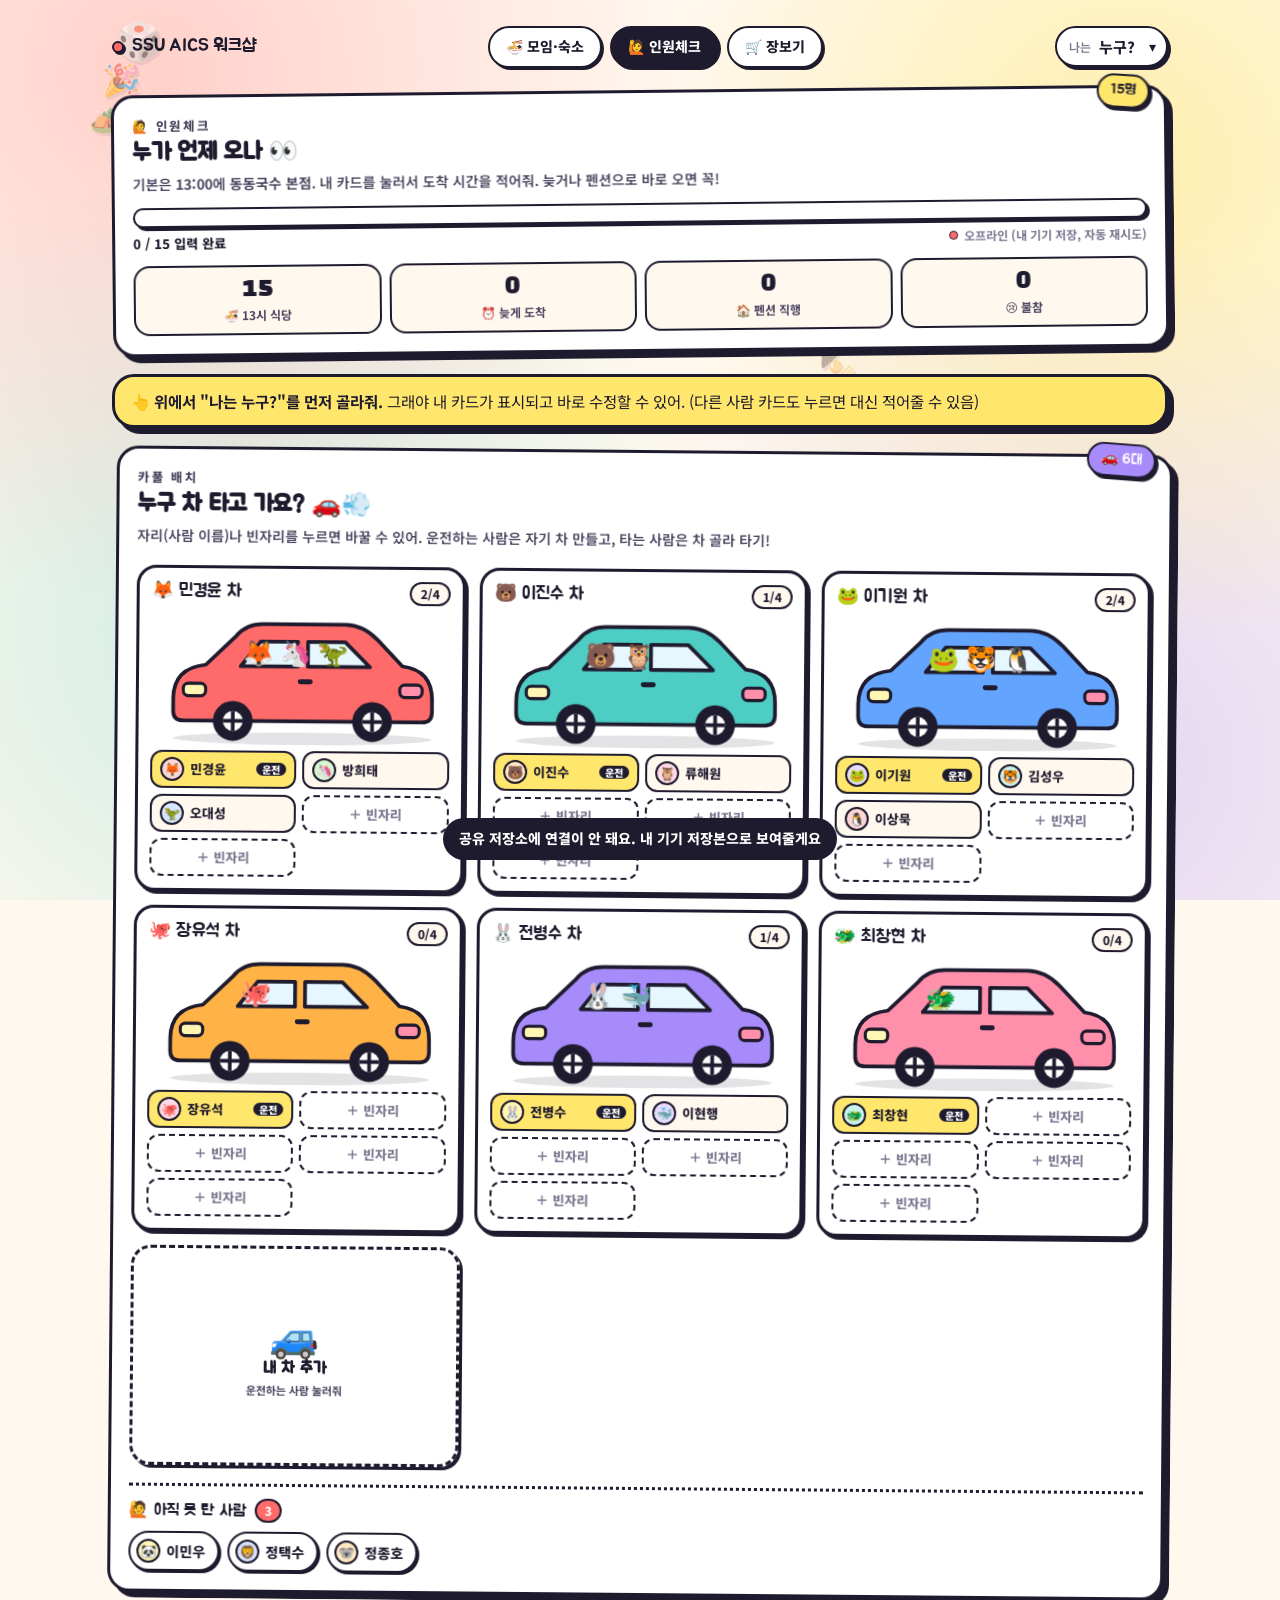
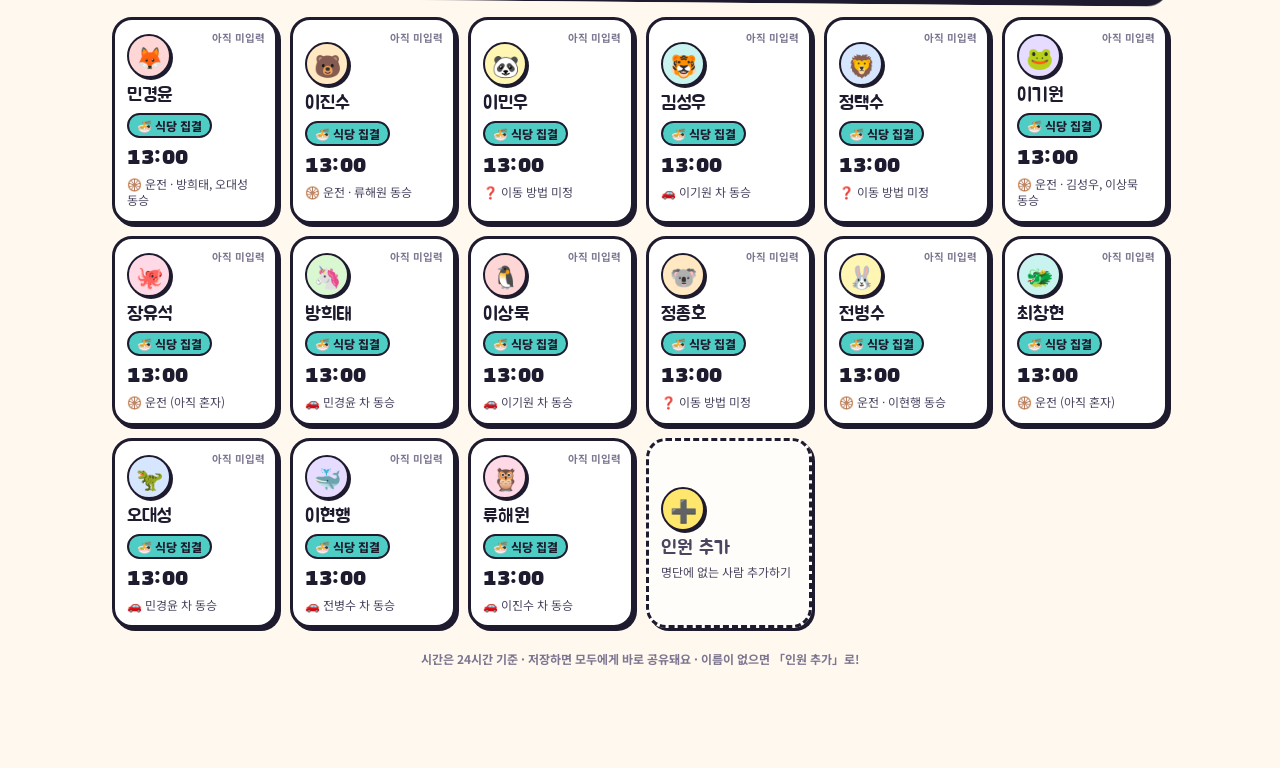
==== commit 1443056b: "카풀 보드: 차 그림·좌석·미배정 풀, 탑승/운전/빈자리 배치 UI와 모션" ====
--- a/people.html
+++ b/people.html
@@ -6,12 +6,12 @@
 <meta name="theme-color" content="#4ecdc4">
 <title>SSU AICS 워크샵 · 인원체크</title>
 <meta property="og:title" content="워크샵 인원체크 🙋 누가 언제 오나">
-<meta property="og:description" content="내 카드 눌러서 도착시간 적어줘! 기본은 13시 동동국수 본점.">
+<meta property="og:description" content="내 카드 눌러서 도착시간 적어줘! 기본은 13시 동동국수 본점. 카풀 배치도 여기서.">
 <link rel="icon" href="data:image/svg+xml,<svg xmlns='http://www.w3.org/2000/svg' viewBox='0 0 100 100'><text y='.9em' font-size='90'>🙋</text></svg>">
 <link rel="preconnect" href="https://fonts.googleapis.com">
 <link rel="preconnect" href="https://fonts.gstatic.com" crossorigin>
 <link href="https://fonts.googleapis.com/css2?family=Black+Han+Sans&family=Jua&family=Noto+Sans+KR:wght@400;600;700;800;900&display=swap" rel="stylesheet">
-<link rel="stylesheet" href="./assets/style.css?v=8">
+<link rel="stylesheet" href="./assets/style.css?v=9">
 </head>
 <body>
 <div class="wrap">
@@ -22,7 +22,7 @@
     <div class="eyebrow">🙋 인원체크</div>
     <h2>누가 언제 오나 👀</h2>
     <p style="margin:0 0 12px;color:var(--ink-2);font-size:14px;font-weight:600">
-      기본은 <b id="baseTime">13:00</b>에 <b>동동국수 본점</b>. 내 카드를 눌러서 도착 시간·이동 방법을 적어줘. 늦거나 펜션으로 바로 오면 꼭!
+      기본은 <b id="baseTime">13:00</b>에 <b>동동국수 본점</b>. 내 카드를 눌러서 도착 시간을 적어줘. 늦거나 펜션으로 바로 오면 꼭!
     </p>
     <div class="progress"><i id="bar" style="width:0%"></i></div>
     <div style="display:flex;justify-content:space-between;align-items:center;margin-top:6px;gap:8px;flex-wrap:wrap">
@@ -40,6 +40,25 @@
   <div id="meHint" class="card" style="padding:12px 16px;display:none;background:var(--lemon)">
     <b>👆 위에서 "나는 누구?"를 먼저 골라줘.</b> 그래야 내 카드가 표시되고 바로 수정할 수 있어. (다른 사람 카드도 누르면 대신 적어줄 수 있음)
   </div>
+
+  <!-- 카풀 보드 -->
+  <section class="card tilt-r" id="carpoolCard">
+    <span class="sticker grape" id="carSticker">🚗 0대</span>
+    <div class="eyebrow">카풀 배치</div>
+    <h2>누구 차 타고 가요? 🚗💨</h2>
+    <p style="margin:0 0 6px;color:var(--ink-2);font-size:14px;font-weight:600">
+      자리(사람 이름)나 빈자리를 누르면 바꿀 수 있어. 운전하는 사람은 자기 차 만들고, 타는 사람은 차 골라 타기!
+    </p>
+    <div class="cars first" id="cars"></div>
+    <div class="pool-wrap" id="poolWrap">
+      <div class="pool-title">🙋 아직 못 탄 사람 <span class="cnt" id="poolCnt">0</span></div>
+      <div class="pool" id="pool"></div>
+    </div>
+    <div class="pool-wrap" id="apartWrap" hidden>
+      <div class="pool-title">🚌 따로 이동</div>
+      <div class="pool" id="apart"></div>
+    </div>
+  </section>
 
   <div class="people-grid" id="grid"></div>
 
@@ -65,8 +84,8 @@
       <input type="time" id="inTime" step="300">
     </div>
     <div class="field">
-      <label>이동 방법 (자차 / 누구 차 동승 / 대중교통)</label>
-      <input type="text" id="inRide" placeholder="예: 🚗 운전 (OO 동승) / OO 차 동승 / 버스" maxlength="60">
+      <label>이동 방법</label>
+      <button type="button" class="btn ghost" id="btnRide" style="width:100%;justify-content:space-between"><span id="rideSummary">🚗 …</span><span>바꾸기 ›</span></button>
     </div>
     <div class="field">
       <label>한마디 (선택)</label>
@@ -76,6 +95,37 @@
       <button type="button" class="btn ghost" id="btnRemove" style="flex:0 0 auto;color:var(--coral);display:none">🗑 명단 삭제</button>
       <button type="button" class="btn ghost" id="btnCancel">닫기</button>
       <button type="button" class="btn primary" id="btnSave">저장 ✅</button>
+    </div>
+  </div>
+</div>
+
+<!-- 이동 방법(카풀) 시트 -->
+<div class="sheet-bg" id="rideBg">
+  <div class="sheet" role="dialog" aria-modal="true">
+    <h2 id="rideTitle">어떻게 가요? 🚗</h2>
+    <p class="hint" id="rideHint">운전하면 내 차가 생기고, 타는 사람은 차를 골라요. 누구나 바꿀 수 있어요.</p>
+    <div class="field">
+      <div class="choices ride-choices" id="rideChoices"></div>
+    </div>
+    <div class="field" id="fSeats" hidden>
+      <label>동승 가능 좌석 (운전자 제외)</label>
+      <select id="rideSeats"><option>1</option><option>2</option><option>3</option><option selected>4</option><option>5</option><option>6</option></select>
+    </div>
+    <div class="sheet-actions">
+      <button type="button" class="btn ghost" id="rideCancel">닫기</button>
+      <button type="button" class="btn primary" id="rideSave">저장 ✅</button>
+    </div>
+  </div>
+</div>
+
+<!-- 빈자리에 태울 사람 고르기 시트 -->
+<div class="sheet-bg" id="seatBg">
+  <div class="sheet" role="dialog" aria-modal="true">
+    <h2 id="seatTitle">누굴 태울까요? 🪑</h2>
+    <p class="hint">이름을 누르면 바로 탑승!</p>
+    <div class="picker" id="seatPick"></div>
+    <div class="sheet-actions">
+      <button type="button" class="btn ghost" id="seatCancel">닫기</button>
     </div>
   </div>
 </div>
@@ -86,7 +136,6 @@
     <h2>인원 추가 ➕</h2>
     <p class="hint">명단에 없는 사람을 추가해요. 누구나 추가할 수 있고, 추가된 사람은 카드에서 삭제도 가능.</p>
     <div class="field"><label>이름</label><input type="text" id="addName" placeholder="예: 홍길동" maxlength="20" autocomplete="off"></div>
-    <div class="field"><label>이동 방법 (선택)</label><input type="text" id="addRide" placeholder="예: OO 차 동승" maxlength="60"></div>
     <div class="sheet-actions">
       <button type="button" class="btn ghost" id="addCancel">닫기</button>
       <button type="button" class="btn primary" id="addSave">추가 ✅</button>
@@ -94,8 +143,8 @@
   </div>
 </div>
 
-<script src="./assets/data.js?v=8"></script>
-<script src="./assets/app.js?v=8"></script>
+<script src="./assets/data.js?v=9"></script>
+<script src="./assets/app.js?v=9"></script>
 <script>
 (function () {
   const C = window.WK_CONFIG, { $, $$, esc, toast, confetti, avatar, timeAgo, getMe } = window.WK;
@@ -108,16 +157,104 @@
   $("#sNoodleLabel").textContent = `🍜 ${meetLabel} 식당`;
 
   const STATUS = { noodle: "🍜 식당 집결", late: "⏰ 늦게 도착", pension: "🏠 펜션 직행", absent: "😢 불참" };
-  let att = {}, extra = {};
+  const CAR_COLORS = ["#ff6b6b", "#4ecdc4", "#63a4ff", "#ffb347", "#a78bfa", "#ff8fab", "#2fbf71", "#ffe66d"];
+  let att = {}, extra = {}, rides = {};
   let editing = null, pickStatus = "noodle";
-  let popName = null;  // 방금 저장한 카드만 통통 튀게
-  const popOnce = (n) => { popName = n; setTimeout(() => { popName = null; }, 700); };
+  let popName = null, popCar = null;
+  const popOnce = (n, car) => { popName = n; popCar = car || null; setTimeout(() => { popName = null; popCar = null; }, 800); };
+  const openBg = (id) => { $(id).classList.add("open"); document.body.style.overflow = "hidden"; };
+  const closeBg = (id) => { $(id).classList.remove("open"); if (!$$(".sheet-bg.open").length) document.body.style.overflow = ""; };
 
   const isExtra = (name) => !C.people.includes(name) && !!extra[name];
   function personOf(name) {
     const p = att[name] || {};
-    const ride = p.ride ?? (C.defaultRide[name] || (extra[name] && extra[name].ride) || "");
-    return { status: p.status || "noodle", time: p.time || C.meetTime, ride, memo: p.memo || "", updatedAt: p.updatedAt || 0, by: p.by || "" };
+    return { status: p.status || "noodle", time: p.time || C.meetTime, memo: p.memo || "", updatedAt: p.updatedAt || 0, by: p.by || "" };
+  }
+  // 이동 방법: 저장된 값 > 엑셀 기본값 > 미정
+  function rideOf(name) {
+    const d = rides[name];
+    if (d && d.mode) return d;
+    const def = (C.defaultCarpool || {})[name];
+    return def ? { ...def } : { mode: "none" };
+  }
+  function buildCars() {
+    const people = WK.allPeople();
+    const cars = [], byDriver = {};
+    people.forEach((n) => {
+      const r = rideOf(n);
+      if (r.mode === "drive") { const c = { driver: n, seats: +r.seats || 4, passengers: [], color: CAR_COLORS[cars.length % CAR_COLORS.length] }; cars.push(c); byDriver[n] = c; }
+    });
+    const pool = [], apart = [];
+    people.forEach((n) => {
+      const r = rideOf(n);
+      if (r.mode === "drive") return;
+      if (personOf(n).status === "absent") return;
+      if (r.mode === "ride") { if (byDriver[r.with]) byDriver[r.with].passengers.push(n); else pool.push({ name: n, note: `${r.with} 차가 없어졌어요` }); }
+      else if (r.mode === "public") apart.push(n);
+      else pool.push({ name: n });
+    });
+    return { cars, pool, apart, byDriver };
+  }
+  function rideText(name) {
+    const r = rideOf(name);
+    if (r.mode === "drive") {
+      const ps = buildCars().byDriver[name]?.passengers || [];
+      return ps.length ? `🛞 운전 · ${ps.join(", ")} 동승` : "🛞 운전 (아직 혼자)";
+    }
+    if (r.mode === "ride") return `🚗 ${r.with} 차 동승`;
+    if (r.mode === "public") return "🚌 따로 이동";
+    return "❓ 이동 방법 미정";
+  }
+
+  /* ---------- 자동차 그림 ---------- */
+  const carSvg = (color, riders) => {
+    // riders: 창문에 보일 이모지들 (운전자 포함, 최대 4)
+    const win = riders.slice(0, 4).map((e, i) => `<text x="${86 + i * 30}" y="44" font-size="20" text-anchor="middle" class="rider" style="animation-delay:${i * .12}s">${e}</text>`).join("");
+    return `<svg class="car-svg" viewBox="0 0 240 112" aria-hidden="true">
+      <ellipse cx="122" cy="106" rx="104" ry="5" fill="rgba(31,27,46,.12)"/>
+      <g class="body">
+        <path d="M18 74 Q18 50 44 47 L68 24 Q76 14 90 14 L156 14 Q170 14 182 26 L202 47 Q226 50 226 74 L226 84 Q226 92 218 92 L26 92 Q18 92 18 84 Z" fill="${color}" stroke="#1f1b2e" stroke-width="3" stroke-linejoin="round"/>
+        <path d="M72 48 L88 28 L118 28 L118 48 Z" fill="#e6f7ff" stroke="#1f1b2e" stroke-width="3" stroke-linejoin="round"/>
+        <path d="M126 48 L126 28 L156 28 L176 48 Z" fill="#e6f7ff" stroke="#1f1b2e" stroke-width="3" stroke-linejoin="round"/>
+        <rect x="26" y="62" width="18" height="10" rx="4" fill="#fff6b3" stroke="#1f1b2e" stroke-width="2.5"/>
+        <rect x="200" y="62" width="18" height="10" rx="4" fill="#ff8fab" stroke="#1f1b2e" stroke-width="2.5"/>
+        <rect x="118" y="58" width="12" height="4" rx="2" fill="#1f1b2e"/>
+        ${win}
+      </g>
+      <g class="wheel" transform="translate(66 92)"><circle r="16" fill="#1f1b2e"/><circle r="8" fill="#fff"/><path d="M-8 0H8M0-8V8" stroke="#1f1b2e" stroke-width="3"/></g>
+      <g class="wheel" transform="translate(178 92)"><circle r="16" fill="#1f1b2e"/><circle r="8" fill="#fff"/><path d="M-8 0H8M0-8V8" stroke="#1f1b2e" stroke-width="3"/></g>
+      <g class="puff"><circle cx="8" cy="80" r="5" fill="#cfcbe0"/><circle cx="-4" cy="74" r="4" fill="#cfcbe0"/></g>
+    </svg>`;
+  };
+  const seatAv = (n) => { const a = avatar(n); return `<span class="sav" style="background:${a.bg}">${a.emoji}</span>`; };
+
+  function renderCars() {
+    const { cars, pool, apart } = buildCars();
+    const me = getMe();
+    $("#carSticker").textContent = `🚗 ${cars.length}대`;
+    const carsHtml = cars.map((c) => {
+      const n = c.passengers.length, cap = c.seats;
+      const capCls = n > cap ? "over" : n === cap ? "full" : "";
+      const seats = [
+        `<button type="button" class="seat driver ${c.driver === popName ? "pop" : ""}" data-ride="${esc(c.driver)}">${seatAv(c.driver)}<span class="sn">${esc(c.driver)}</span><span class="tagmini">운전</span></button>`,
+        ...c.passengers.map((p) => `<button type="button" class="seat ${p === popName ? "pop" : ""} ${p === me ? "me" : ""}" data-ride="${esc(p)}">${seatAv(p)}<span class="sn">${esc(p)}</span></button>`),
+        ...Array.from({ length: Math.max(0, cap - n) }, () => `<button type="button" class="seat empty" data-seat="${esc(c.driver)}">＋ 빈자리</button>`)
+      ].join("");
+      return `<article class="car ${c.driver === popCar ? "pop" : ""} ${c.driver === me || c.passengers.includes(me) ? "mine" : ""}" style="--car:${c.color}">
+        <div class="car-head"><span class="drv">${avatar(c.driver).emoji} ${esc(c.driver)} 차</span><span class="cap ${capCls}">${n}/${cap}${n > cap ? " 초과!" : n === cap ? " 만석" : ""}</span></div>
+        ${carSvg(c.color, [avatar(c.driver).emoji, ...c.passengers.map((p) => avatar(p).emoji)])}
+        <div class="seats">${seats}</div>
+      </article>`;
+    });
+    carsHtml.push(`<button type="button" class="car car-new" id="carNew"><div style="font-size:40px;line-height:1">🚙</div><b>내 차 추가</b><small>운전하는 사람 눌러줘</small></button>`);
+    $("#cars").innerHTML = carsHtml.join("");
+
+    $("#poolCnt").textContent = pool.length;
+    $("#pool").innerHTML = pool.length
+      ? pool.map((p) => `<button type="button" class="chip pchip ${p.name === me ? "on" : ""} ${p.name === popName ? "pop" : ""}" data-ride="${esc(p.name)}">${seatAv(p.name)} ${esc(p.name)}${p.note ? `<small>${esc(p.note)}</small>` : ""}</button>`).join("")
+      : `<div class="empty" style="padding:8px">전원 배치 완료! 🎉</div>`;
+    $("#apartWrap").hidden = !apart.length;
+    $("#apart").innerHTML = apart.map((n) => `<button type="button" class="chip pchip" data-ride="${esc(n)}">${seatAv(n)} ${esc(n)}</button>`).join("");
   }
 
   function render() {
@@ -136,7 +273,7 @@
         <div class="nm">${esc(name)}</div>
         <span class="st ${p.status}">${STATUS[p.status]}</span>
         ${showTime ? `<div class="tm">${esc(p.time)}</div>` : ""}
-        ${p.ride ? `<div class="ride">${esc(p.ride)}</div>` : ""}
+        <div class="ride">${esc(rideText(name))}</div>
         ${p.memo ? `<div class="memo">💬 ${esc(p.memo)}</div>` : ""}
       </button>`;
     });
@@ -145,20 +282,24 @@
     $("#bar").style.width = Math.round(filled / people.length * 100) + "%";
     $("#barText").textContent = `${filled} / ${people.length} 입력 완료`;
     $("#sNoodle").textContent = cnt.noodle; $("#sLate").textContent = cnt.late; $("#sPension").textContent = cnt.pension; $("#sAbsent").textContent = cnt.absent;
-  }
-
-  // ---- 도착 정보 시트
+    renderCars();
+  }
+  // 처음 그릴 때만 차가 달려 들어오고, 이후 갱신에서는 가만히
+  setTimeout(() => $("#cars").classList.remove("first"), 2600);
+
+  /* ---------- 도착 정보 시트 ---------- */
   function openSheet(name) {
     editing = name; const p = personOf(name);
     $("#shName").textContent = `${avatar(name).emoji} ${name}`;
     pickStatus = p.status; paintChoices();
-    $("#inTime").value = p.time; $("#inRide").value = p.ride; $("#inMemo").value = p.memo;
+    $("#inTime").value = p.time; $("#inMemo").value = p.memo;
+    $("#rideSummary").textContent = rideText(name);
     $("#btnRemove").style.display = isExtra(name) ? "" : "none";
-    $("#sheetBg").classList.add("open"); document.body.style.overflow = "hidden";
-  }
-  function closeSheet() { $("#sheetBg").classList.remove("open"); document.body.style.overflow = ""; editing = null; }
+    openBg("#sheetBg");
+  }
+  function closeSheet() { closeBg("#sheetBg"); editing = null; }
   function paintChoices() {
-    $$(".choice").forEach((b) => { b.classList.toggle("on", b.dataset.v === pickStatus); b.classList.toggle(b.dataset.v, b.dataset.v === pickStatus); });
+    $$("#choices .choice").forEach((b) => { b.classList.toggle("on", b.dataset.v === pickStatus); b.classList.toggle(b.dataset.v, b.dataset.v === pickStatus); });
     $("#fTime").style.display = pickStatus === "absent" ? "none" : "";
     $("#fTimeLabel").textContent = pickStatus === "pension" ? "펜션 도착 예정 시간" : "식당 도착 예정 시간";
     if (pickStatus === "noodle") $("#inTime").value = C.meetTime;
@@ -166,16 +307,16 @@
   $("#choices").addEventListener("click", (e) => { const b = e.target.closest(".choice"); if (!b) return; pickStatus = b.dataset.v; paintChoices(); });
   $("#btnCancel").onclick = closeSheet;
   $("#sheetBg").addEventListener("click", (e) => { if (e.target === e.currentTarget) closeSheet(); });
+  $("#btnRide").onclick = () => { const n = editing; closeSheet(); openRide(n); };
   $("#grid").addEventListener("click", (e) => {
     if (e.target.closest("#addPerson")) { openAdd(); return; }
     const b = e.target.closest(".person"); if (b) openSheet(b.dataset.name);
   });
-
   $("#btnSave").onclick = (e) => {
     if (!editing) return;
     const name = editing, rec = {
       status: pickStatus, time: pickStatus === "absent" ? "" : ($("#inTime").value || C.meetTime),
-      ride: $("#inRide").value.trim(), memo: $("#inMemo").value.trim(), updatedAt: Date.now(), by: getMe() || ""
+      memo: $("#inMemo").value.trim(), updatedAt: Date.now(), by: getMe() || ""
     };
     closeSheet();
     const r = e.target.getBoundingClientRect(); confetti(r.left + r.width / 2, r.top);
@@ -188,12 +329,89 @@
     if (!confirm(`"${name}" 님을 명단에서 삭제할까요?`)) return;
     closeSheet(); toast(`${name} 삭제됨`);
     if (getMe() === name) WK.setMe("");
-    store.remove("person", name); store.remove("att", name);
+    store.remove("person", name); store.remove("att", name); store.remove("ride", name);
   };
 
-  // ---- 인원 추가 시트
-  function openAdd() { $("#addName").value = ""; $("#addRide").value = ""; $("#addBg").classList.add("open"); document.body.style.overflow = "hidden"; setTimeout(() => $("#addName").focus(), 60); }
-  function closeAdd() { $("#addBg").classList.remove("open"); document.body.style.overflow = ""; }
+  /* ---------- 이동 방법(카풀) 시트 ---------- */
+  let rideFor = null, ridePick = { mode: "none" };
+  function openRide(name) {
+    rideFor = name; ridePick = { ...rideOf(name) };
+    $("#rideTitle").textContent = `${avatar(name).emoji} ${name} 님, 어떻게 가요?`;
+    $("#rideSeats").value = String(ridePick.seats || 4);
+    paintRide();
+    openBg("#rideBg");
+  }
+  function closeRide() { closeBg("#rideBg"); rideFor = null; }
+  function paintRide() {
+    const { cars } = buildCars();
+    const opts = [
+      { key: "drive", label: "🛞 내 차로 운전", sub: rideOf(rideFor).mode === "drive" ? "지금 운전 중" : "새 차가 생겨요" },
+      ...cars.filter((c) => c.driver !== rideFor).map((c) => ({ key: "ride:" + c.driver, label: `${avatar(c.driver).emoji} ${c.driver} 차 타기`, sub: `${c.passengers.length}/${c.seats}${c.passengers.length >= c.seats ? " · 꽉 찼지만 끼어 타기 가능" : ""}` })),
+      { key: "public", label: "🚌 따로 이동", sub: "대중교통, 다른 데서 출발 등" },
+      { key: "none", label: "❓ 미정", sub: "아직 모르겠어요" }
+    ];
+    const cur = ridePick.mode === "ride" ? "ride:" + ridePick.with : ridePick.mode;
+    $("#rideChoices").innerHTML = opts.map((o) => `<button type="button" class="choice ${o.key === cur ? "on" : ""}" data-k="${esc(o.key)}">${o.label}<small>${esc(o.sub)}</small></button>`).join("");
+    $("#fSeats").hidden = ridePick.mode !== "drive";
+  }
+  $("#rideChoices").addEventListener("click", (e) => {
+    const b = e.target.closest(".choice"); if (!b) return;
+    const k = b.dataset.k;
+    ridePick = k.startsWith("ride:") ? { mode: "ride", with: k.slice(5) } : k === "drive" ? { mode: "drive", seats: +$("#rideSeats").value || 4 } : { mode: k };
+    paintRide();
+  });
+  $("#rideCancel").onclick = closeRide;
+  $("#rideBg").addEventListener("click", (e) => { if (e.target === e.currentTarget) closeRide(); });
+  $("#rideSave").onclick = (e) => {
+    const name = rideFor; if (!name) return;
+    const rec = { ...ridePick, updatedAt: Date.now(), by: getMe() || "" };
+    if (rec.mode === "drive") rec.seats = +$("#rideSeats").value || 4;
+    closeRide();
+    const r = e.target.getBoundingClientRect(); confetti(r.left + r.width / 2, r.top, 16);
+    const msg = rec.mode === "drive" ? `${name} 차 출발 준비 🛞` : rec.mode === "ride" ? `${name} → ${rec.with} 차 탑승! 🚗` : rec.mode === "public" ? `${name} 따로 이동 🚌` : `${name} 이동 미정`;
+    toast(msg);
+    popOnce(name, rec.mode === "ride" ? rec.with : rec.mode === "drive" ? name : null);
+    store.set("ride", name, rec);
+  };
+
+  /* ---------- 빈자리 → 태울 사람 고르기 ---------- */
+  let seatDriver = null;
+  function openSeat(driver) {
+    seatDriver = driver;
+    const { pool, apart } = buildCars();
+    const cands = [...pool.map((p) => p.name), ...apart];
+    $("#seatTitle").textContent = `${avatar(driver).emoji} ${driver} 차에 누굴 태울까요?`;
+    $("#seatPick").innerHTML = cands.length
+      ? cands.map((n) => `<button type="button" class="chip" data-n="${esc(n)}">${avatar(n).emoji} ${esc(n)}</button>`).join("")
+      : `<div class="empty">태울 사람이 없어요. 다들 이미 차가 있네요 🎉</div>`;
+    openBg("#seatBg");
+  }
+  $("#seatCancel").onclick = () => closeBg("#seatBg");
+  $("#seatBg").addEventListener("click", (e) => { if (e.target === e.currentTarget) closeBg("#seatBg"); });
+  $("#seatPick").addEventListener("click", (e) => {
+    const b = e.target.closest(".chip"); if (!b || !seatDriver) return;
+    const n = b.dataset.n, drv = seatDriver;
+    closeBg("#seatBg");
+    const r = b.getBoundingClientRect(); confetti(r.left + r.width / 2, r.top, 16);
+    toast(`${n} → ${drv} 차 탑승! 🚗`);
+    popOnce(n, drv);
+    store.set("ride", n, { mode: "ride", with: drv, updatedAt: Date.now(), by: getMe() || "" });
+  });
+
+  // 카풀 보드 클릭: 자리(사람) → 이동방법 시트, 빈자리 → 태우기, 내 차 추가 → 운전 선택
+  $("#carpoolCard").addEventListener("click", (e) => {
+    const seat = e.target.closest("[data-seat]"); if (seat) { openSeat(seat.dataset.seat); return; }
+    const who = e.target.closest("[data-ride]"); if (who) { openRide(who.dataset.ride); return; }
+    if (e.target.closest("#carNew")) {
+      const me = getMe();
+      if (!me) { toast("위에서 '나는 누구?'를 먼저 골라줘 👆"); return; }
+      openRide(me); ridePick = { mode: "drive", seats: 4 }; paintRide();
+    }
+  });
+
+  /* ---------- 인원 추가 ---------- */
+  function openAdd() { $("#addName").value = ""; openBg("#addBg"); setTimeout(() => $("#addName").focus(), 60); }
+  function closeAdd() { closeBg("#addBg"); }
   $("#addCancel").onclick = closeAdd;
   $("#addBg").addEventListener("click", (e) => { if (e.target === e.currentTarget) closeAdd(); });
   $("#addName").addEventListener("keydown", (e) => { if (e.key === "Enter") $("#addSave").click(); });
@@ -202,24 +420,24 @@
     if (!name) { toast("이름을 적어줘"); return; }
     if (WK.allPeople().includes(name)) { toast("이미 명단에 있어요"); return; }
     if (/[.#$\[\]\/:]/.test(name)) { toast("이름에 . # $ [ ] / : 는 못 써요"); return; }
-    const ride = $("#addRide").value.trim();
     closeAdd();
     const r = e.target.getBoundingClientRect(); confetti(r.left + r.width / 2, r.top, 22);
     toast(`${name} 님 추가! 환영 🎉`);
     popOnce(name);
-    store.set("person", name, { name, ride, addedBy: getMe() || "", createdAt: Date.now() });
+    store.set("person", name, { name, addedBy: getMe() || "", createdAt: Date.now() });
   };
 
-  // ---- 데이터 구독
+  /* ---------- 데이터 구독 ---------- */
   store.subscribe("person", (docs) => {
     extra = docs || {};
     const names = Object.values(extra).sort((a, b) => (a.createdAt || 0) - (b.createdAt || 0)).map((p) => p.name).filter(Boolean);
     WK.setExtraPeople(names); render();
   });
   store.subscribe("att", (docs) => { att = docs || {}; render(); });
+  store.subscribe("ride", (docs) => { rides = docs || {}; render(); });
   document.addEventListener("wk:me", render);
   setInterval(render, 30000);
-  store.startPolling(["person", "att"]);
+  store.startPolling(["person", "att", "ride"]);
 })();
 </script>
 </body>
--- a/assets/style.css
+++ b/assets/style.css
@@ -434,3 +434,101 @@
   .floaties { display: none; }
   body.leaving { opacity: 1; }
 }
+
+/* =========================================================
+   카풀 보드
+   ========================================================= */
+.cars {
+  display: flex; gap: 14px; overflow-x: auto; scroll-snap-type: x mandatory; padding: 12px 6px 14px; margin: 0 -6px;
+  -webkit-overflow-scrolling: touch; scrollbar-width: none;
+}
+.cars::-webkit-scrollbar { display: none; }
+.car {
+  flex: 0 0 min(78vw, 300px); scroll-snap-align: start; position: relative;
+  border: 3px solid var(--ink); border-radius: 20px; background: #fff; box-shadow: var(--shadow-sm);
+  padding: 12px 12px 12px; text-align: left; font-family: var(--font-body);
+  transition: box-shadow .18s ease, transform .18s ease;
+}
+.car.mine { outline: 4px solid var(--lemon); outline-offset: 2px; }
+.car-head { display: flex; justify-content: space-between; align-items: center; gap: 8px; margin-bottom: 2px; }
+.car-head .drv { font-family: var(--font-head); font-size: 18px; line-height: 1.1; }
+.car-head .cap { font-size: 12px; font-weight: 800; border: 2px solid var(--ink); border-radius: 999px; padding: 1px 9px; background: var(--paper); white-space: nowrap; }
+.car-head .cap.full { background: var(--lemon); }
+.car-head .cap.over { background: var(--coral); color: #fff; }
+
+/* 차 그림 */
+.car-svg { width: 100%; height: auto; display: block; overflow: visible; margin: 2px 0 4px; }
+.car-svg .wheel { transform-box: fill-box; transform-origin: center; }
+.car-svg .body { transform-box: fill-box; transform-origin: center bottom; animation: idle 2.6s ease-in-out infinite; }
+@keyframes idle { 0%, 100% { transform: translateY(0); } 50% { transform: translateY(-1.5px); } }
+.car-svg .rider { transform-box: fill-box; transform-origin: center bottom; animation: riderBob 1.8s ease-in-out infinite; }
+@keyframes riderBob { 0%, 100% { transform: translateY(0); } 50% { transform: translateY(-2px); } }
+.car-svg .puff { opacity: 0; }
+
+/* 처음 그릴 때: 왼쪽에서 달려 들어오고, 바퀴 돌고, 배기 연기 */
+@keyframes driveIn { 0% { transform: translateX(-130%); } 72% { transform: translateX(4%); } 88% { transform: translateX(-1%); } 100% { transform: none; } }
+@keyframes spin { to { transform: rotate(720deg); } }
+@keyframes puff { 0% { opacity: 0; transform: translateX(0) scale(.6); } 30% { opacity: .9; } 100% { opacity: 0; transform: translateX(-26px) scale(1.5); } }
+.cars.first .car { animation: driveIn 1s cubic-bezier(.2,.85,.3,1) both; }
+.cars.first .car:nth-child(1) { animation-delay: .05s; } .cars.first .car:nth-child(2) { animation-delay: .18s; }
+.cars.first .car:nth-child(3) { animation-delay: .31s; } .cars.first .car:nth-child(4) { animation-delay: .44s; }
+.cars.first .car:nth-child(5) { animation-delay: .57s; } .cars.first .car:nth-child(n+6) { animation-delay: .7s; }
+.cars.first .car .wheel { animation: spin 1s cubic-bezier(.2,.85,.3,1) both; animation-delay: inherit; }
+.cars.first .car .puff { animation: puff 1.1s ease-out .2s both; }
+
+/* 사람이 타거나 내리면 차가 들썩 */
+@keyframes carWiggle { 0%, 100% { transform: none; } 20% { transform: translateY(-5px) rotate(-1.6deg); } 50% { transform: translateY(1px) rotate(1.2deg); } 75% { transform: translateY(-2px) rotate(-.4deg); } }
+.car.pop { animation: carWiggle .7s cubic-bezier(.2,.9,.3,1.2); }
+.car.pop .wheel { animation: spin .7s ease-out; }
+@media (hover: hover) and (pointer: fine) {
+  .car:hover { box-shadow: 5px 6px 0 var(--ink); transform: translateY(-3px); }
+  .car:hover .wheel { animation: spin .9s linear infinite; }
+}
+
+/* 좌석 */
+.seats { display: grid; grid-template-columns: 1fr 1fr; gap: 6px; }
+.seat {
+  display: flex; align-items: center; gap: 6px; border: 2px solid var(--ink); border-radius: 12px; padding: 5px 8px;
+  background: var(--paper); font-weight: 800; font-size: 13px; text-align: left; min-height: 38px; line-height: 1.1;
+  transition: transform .15s, box-shadow .15s, background-color .15s; font-family: var(--font-body);
+}
+.seat .sn { overflow: hidden; text-overflow: ellipsis; white-space: nowrap; }
+.seat .sav, .pchip .sav { width: 24px; height: 24px; border-radius: 50%; border: 2px solid var(--ink); display: grid; place-items: center; font-size: 13px; flex: 0 0 auto; background: #fff; }
+.seat .tagmini { margin-left: auto; font-size: 10px; font-weight: 900; background: var(--ink); color: #fff; border-radius: 999px; padding: 1px 6px; }
+.seat.driver { background: var(--lemon); }
+.seat.me { box-shadow: 0 0 0 3px var(--lemon); }
+.seat.empty { border-style: dashed; background: transparent; color: var(--muted); justify-content: center; animation: seatPulse 2.4s ease-in-out infinite; }
+@keyframes seatPulse { 50% { border-color: var(--grape); color: var(--grape); background: rgba(167,139,250,.08); } }
+.seat:active { transform: scale(.96); }
+@media (hover: hover) and (pointer: fine) { .seat:hover { transform: translateY(-2px); box-shadow: 2px 3px 0 var(--ink); } .seat.empty:hover { animation: none; border-color: var(--grape); color: var(--grape); } }
+@keyframes hopIn { 0% { transform: translateY(-26px) scale(.6); opacity: 0; } 60% { transform: translateY(3px) scale(1.08); opacity: 1; } 100% { transform: none; } }
+.seat.pop { animation: hopIn .55s cubic-bezier(.2,.9,.3,1.3); }
+.seat.pop .sav { animation: checkPop .5s cubic-bezier(.2,.9,.3,1.5) .1s; }
+
+/* 내 차 추가 카드 */
+.car.car-new { flex: 0 0 150px; border-style: dashed; background: rgba(255,255,255,.75); display: flex; flex-direction: column; align-items: center; justify-content: center; gap: 4px; color: var(--ink-2); cursor: pointer; }
+.car.car-new b { font-family: var(--font-head); font-size: 16px; color: var(--ink); }
+.car.car-new small { font-size: 11px; font-weight: 700; }
+@media (hover: hover) and (pointer: fine) { .car.car-new:hover { border-style: solid; background: #fff; } }
+
+/* 아직 못 탄 사람 / 따로 이동 */
+.pool-wrap { margin-top: 12px; padding-top: 12px; border-top: 3px dotted var(--ink); }
+.pool-title { font-family: var(--font-head); font-size: 16px; margin-bottom: 8px; display: flex; align-items: center; gap: 8px; }
+.pool-title .cnt { font-family: var(--font-body); font-size: 12px; font-weight: 800; background: var(--coral); color: #fff; border: 2px solid var(--ink); border-radius: 999px; padding: 1px 8px; }
+.pool { display: flex; flex-wrap: wrap; gap: 8px; }
+.pchip { display: inline-flex; align-items: center; gap: 6px; padding: 6px 12px 6px 6px; }
+.pchip small { font-weight: 600; color: var(--coral); font-size: 11px; margin-left: 2px; }
+.pchip.on { background: var(--lemon); color: var(--ink); }
+.pchip.pop { animation: cardPop .5s cubic-bezier(.2,.9,.3,1.4); }
+
+/* 이동 방법 선택지: 한 줄에 하나 */
+.ride-choices { grid-template-columns: 1fr; }
+.ride-choices .choice { text-align: left; display: flex; flex-direction: column; align-items: flex-start; }
+.ride-choices .choice.on { background: var(--mint); }
+
+@media (min-width: 640px) { .car { flex-basis: 300px; } }
+@media (min-width: 960px) {
+  .cars { display: grid; grid-template-columns: repeat(auto-fill, minmax(250px, 1fr)); overflow: visible; margin: 0; padding: 12px 0 6px; }
+  .car { flex: auto; }
+  .car.car-new { min-height: 220px; }
+}
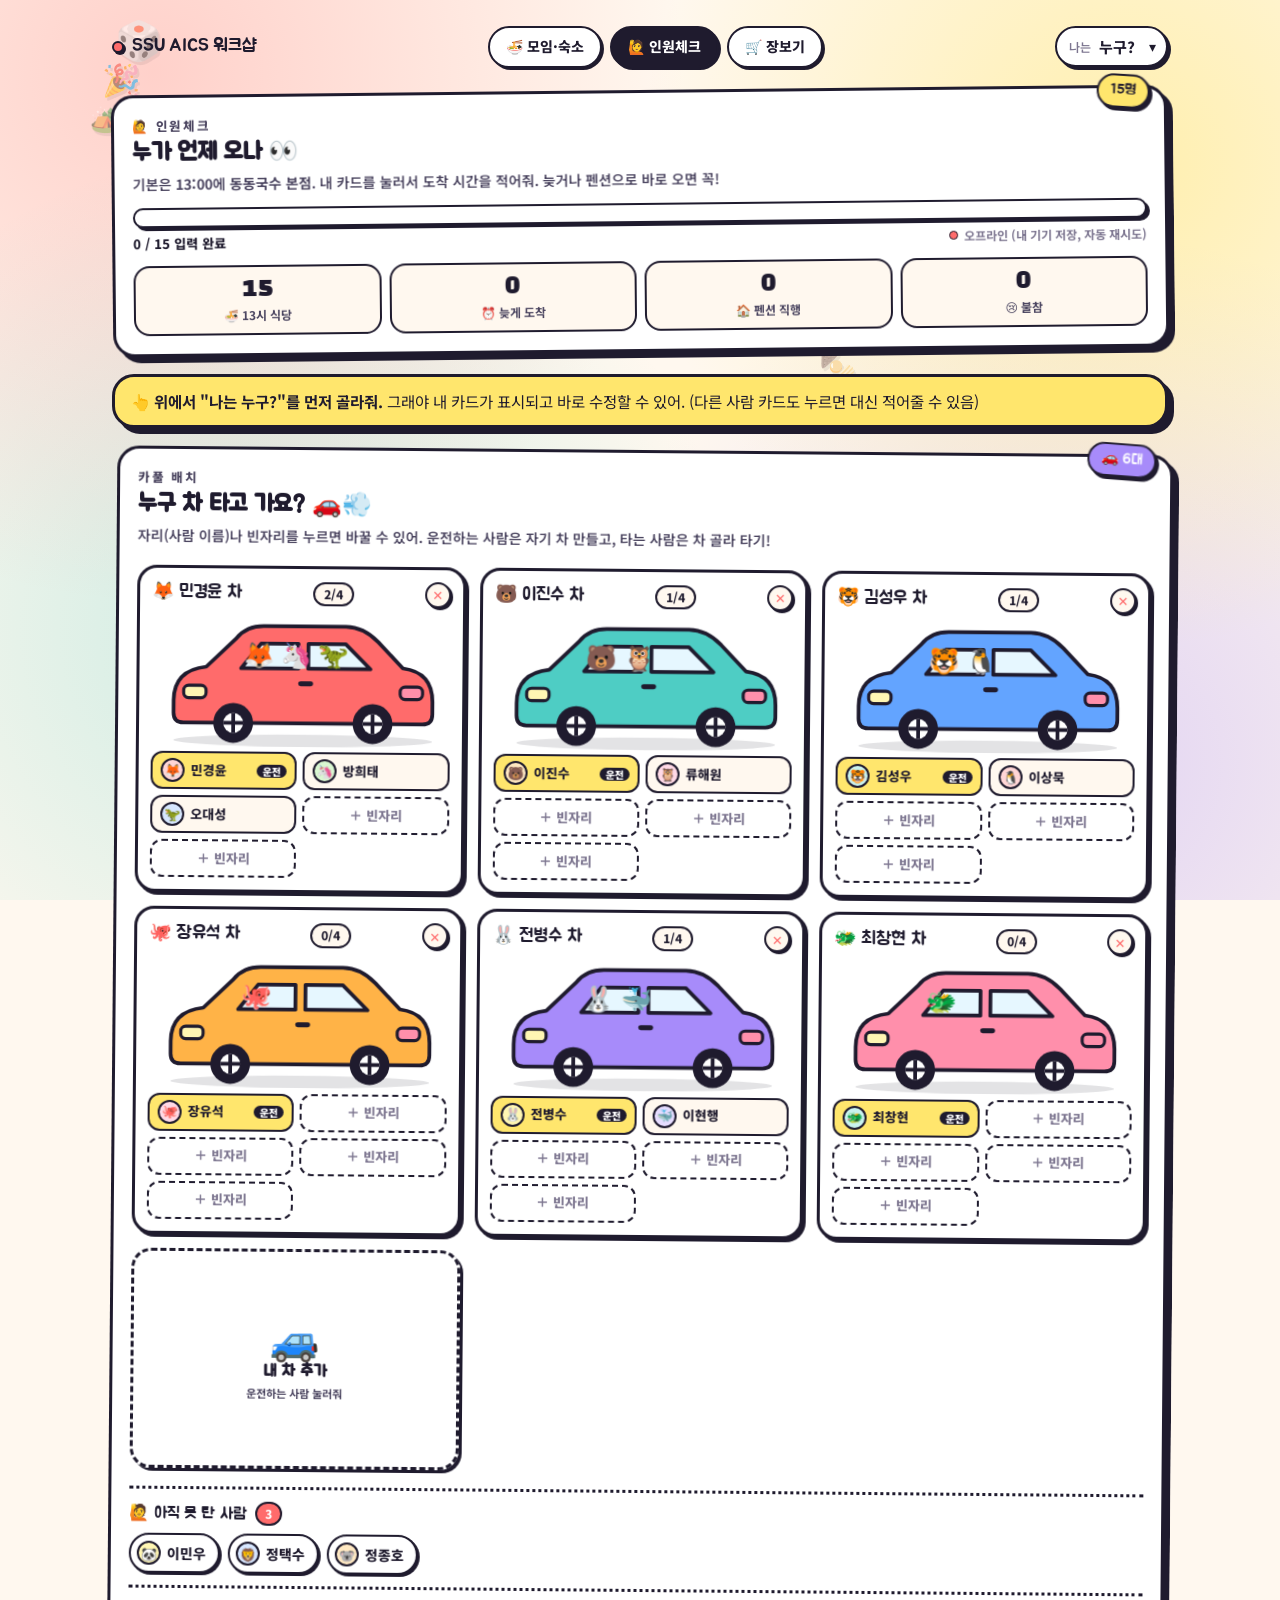
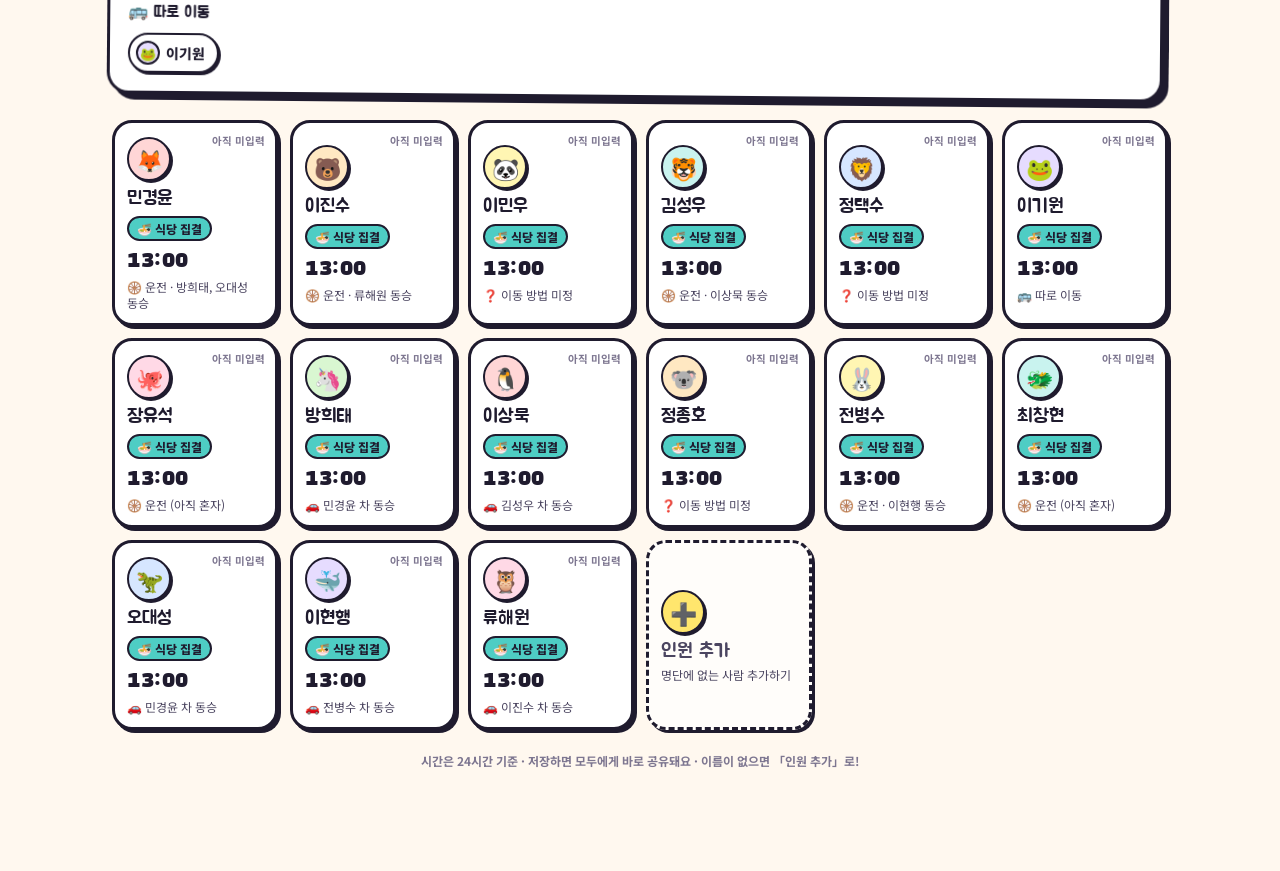
==== commit 7287761e: "차 빼기 기능, 카풀 메모, 내리기 라벨 · 이기원 교육으로 김성우 차 전환 · 워크샵 날짜 9/11(D-day)" ====
--- a/people.html
+++ b/people.html
@@ -11,7 +11,7 @@
 <link rel="preconnect" href="https://fonts.googleapis.com">
 <link rel="preconnect" href="https://fonts.gstatic.com" crossorigin>
 <link href="https://fonts.googleapis.com/css2?family=Black+Han+Sans&family=Jua&family=Noto+Sans+KR:wght@400;600;700;800;900&display=swap" rel="stylesheet">
-<link rel="stylesheet" href="./assets/style.css?v=9">
+<link rel="stylesheet" href="./assets/style.css?v=10">
 </head>
 <body>
 <div class="wrap">
@@ -111,6 +111,10 @@
       <label>동승 가능 좌석 (운전자 제외)</label>
       <select id="rideSeats"><option>1</option><option>2</option><option>3</option><option selected>4</option><option>5</option><option>6</option></select>
     </div>
+    <div class="field">
+      <label>메모 (선택) — 출발 장소·시간, 사정 등</label>
+      <input type="text" id="rideMemo" placeholder="예: 판교 11:30 출발 / 교육 끝나고 합류" maxlength="60">
+    </div>
     <div class="sheet-actions">
       <button type="button" class="btn ghost" id="rideCancel">닫기</button>
       <button type="button" class="btn primary" id="rideSave">저장 ✅</button>
@@ -126,6 +130,25 @@
     <div class="picker" id="seatPick"></div>
     <div class="sheet-actions">
       <button type="button" class="btn ghost" id="seatCancel">닫기</button>
+    </div>
+  </div>
+</div>
+
+<!-- 차 빼기 시트 -->
+<div class="sheet-bg" id="removeBg">
+  <div class="sheet" role="dialog" aria-modal="true">
+    <h2 id="removeTitle">차 빼기 🚫</h2>
+    <p class="hint" id="removeHint"></p>
+    <div class="field">
+      <label>운전자는 어떻게 가요?</label>
+      <div class="choices ride-choices" id="removeChoices">
+        <button type="button" class="choice on" data-k="public">🚌 따로 이동<small>교육, 다른 곳에서 출발, 늦게 합류 등</small></button>
+        <button type="button" class="choice" data-k="none">❓ 미정<small>나중에 다른 차 타기로 정할게요</small></button>
+      </div>
+    </div>
+    <div class="sheet-actions">
+      <button type="button" class="btn ghost" id="removeCancel">취소</button>
+      <button type="button" class="btn primary" id="removeDo" style="background:var(--coral)">🚫 차 빼기</button>
     </div>
   </div>
 </div>
@@ -143,8 +166,8 @@
   </div>
 </div>
 
-<script src="./assets/data.js?v=9"></script>
-<script src="./assets/app.js?v=9"></script>
+<script src="./assets/data.js?v=10"></script>
+<script src="./assets/app.js?v=10"></script>
 <script>
 (function () {
   const C = window.WK_CONFIG, { $, $$, esc, toast, confetti, avatar, timeAgo, getMe } = window.WK;
@@ -182,7 +205,7 @@
     const cars = [], byDriver = {};
     people.forEach((n) => {
       const r = rideOf(n);
-      if (r.mode === "drive") { const c = { driver: n, seats: +r.seats || 4, passengers: [], color: CAR_COLORS[cars.length % CAR_COLORS.length] }; cars.push(c); byDriver[n] = c; }
+      if (r.mode === "drive") { const c = { driver: n, seats: +r.seats || 4, memo: r.memo || "", passengers: [], color: CAR_COLORS[cars.length % CAR_COLORS.length] }; cars.push(c); byDriver[n] = c; }
     });
     const pool = [], apart = [];
     people.forEach((n) => {
@@ -241,7 +264,8 @@
         ...Array.from({ length: Math.max(0, cap - n) }, () => `<button type="button" class="seat empty" data-seat="${esc(c.driver)}">＋ 빈자리</button>`)
       ].join("");
       return `<article class="car ${c.driver === popCar ? "pop" : ""} ${c.driver === me || c.passengers.includes(me) ? "mine" : ""}" style="--car:${c.color}">
-        <div class="car-head"><span class="drv">${avatar(c.driver).emoji} ${esc(c.driver)} 차</span><span class="cap ${capCls}">${n}/${cap}${n > cap ? " 초과!" : n === cap ? " 만석" : ""}</span></div>
+        <div class="car-head"><span class="drv">${avatar(c.driver).emoji} ${esc(c.driver)} 차</span><span class="cap ${capCls}">${n}/${cap}${n > cap ? " 초과!" : n === cap ? " 만석" : ""}</span><button type="button" class="car-x" data-remove="${esc(c.driver)}" title="차 빼기" aria-label="차 빼기">✕</button></div>
+        ${c.memo ? `<div class="car-memo">📝 ${esc(c.memo)}</div>` : ""}
         ${carSvg(c.color, [avatar(c.driver).emoji, ...c.passengers.map((p) => avatar(p).emoji)])}
         <div class="seats">${seats}</div>
       </article>`;
@@ -338,6 +362,7 @@
     rideFor = name; ridePick = { ...rideOf(name) };
     $("#rideTitle").textContent = `${avatar(name).emoji} ${name} 님, 어떻게 가요?`;
     $("#rideSeats").value = String(ridePick.seats || 4);
+    $("#rideMemo").value = ridePick.memo || "";
     paintRide();
     openBg("#rideBg");
   }
@@ -348,7 +373,9 @@
       { key: "drive", label: "🛞 내 차로 운전", sub: rideOf(rideFor).mode === "drive" ? "지금 운전 중" : "새 차가 생겨요" },
       ...cars.filter((c) => c.driver !== rideFor).map((c) => ({ key: "ride:" + c.driver, label: `${avatar(c.driver).emoji} ${c.driver} 차 타기`, sub: `${c.passengers.length}/${c.seats}${c.passengers.length >= c.seats ? " · 꽉 찼지만 끼어 타기 가능" : ""}` })),
       { key: "public", label: "🚌 따로 이동", sub: "대중교통, 다른 데서 출발 등" },
-      { key: "none", label: "❓ 미정", sub: "아직 모르겠어요" }
+      rideOf(rideFor).mode === "ride"
+        ? { key: "none", label: "🚪 이 차에서 내리기", sub: "미정으로 돌아가요" }
+        : { key: "none", label: "❓ 미정", sub: "아직 모르겠어요" }
     ];
     const cur = ridePick.mode === "ride" ? "ride:" + ridePick.with : ridePick.mode;
     $("#rideChoices").innerHTML = opts.map((o) => `<button type="button" class="choice ${o.key === cur ? "on" : ""}" data-k="${esc(o.key)}">${o.label}<small>${esc(o.sub)}</small></button>`).join("");
@@ -364,7 +391,7 @@
   $("#rideBg").addEventListener("click", (e) => { if (e.target === e.currentTarget) closeRide(); });
   $("#rideSave").onclick = (e) => {
     const name = rideFor; if (!name) return;
-    const rec = { ...ridePick, updatedAt: Date.now(), by: getMe() || "" };
+    const rec = { ...ridePick, memo: $("#rideMemo").value.trim(), updatedAt: Date.now(), by: getMe() || "" };
     if (rec.mode === "drive") rec.seats = +$("#rideSeats").value || 4;
     closeRide();
     const r = e.target.getBoundingClientRect(); confetti(r.left + r.width / 2, r.top, 16);
@@ -398,8 +425,36 @@
     store.set("ride", n, { mode: "ride", with: drv, updatedAt: Date.now(), by: getMe() || "" });
   });
 
-  // 카풀 보드 클릭: 자리(사람) → 이동방법 시트, 빈자리 → 태우기, 내 차 추가 → 운전 선택
+  /* ---------- 차 빼기 ---------- */
+  let removeDriver = null, removePick = "public";
+  function openRemove(driver) {
+    removeDriver = driver; removePick = "public";
+    const ps = buildCars().byDriver[driver]?.passengers || [];
+    $("#removeTitle").textContent = `${avatar(driver).emoji} ${driver} 차를 뺄까요?`;
+    $("#removeHint").textContent = ps.length
+      ? `동승자 ${ps.join(", ")} (${ps.length}명)는 '아직 못 탄 사람'으로 돌아가요. 다른 차 빈자리에서 다시 태워줘.`
+      : "동승자가 없어서 차만 사라져요.";
+    paintRemove(); openBg("#removeBg");
+  }
+  function paintRemove() { $$("#removeChoices .choice").forEach((b) => b.classList.toggle("on", b.dataset.k === removePick)); }
+  $("#removeChoices").addEventListener("click", (e) => { const b = e.target.closest(".choice"); if (!b) return; removePick = b.dataset.k; paintRemove(); });
+  $("#removeCancel").onclick = () => closeBg("#removeBg");
+  $("#removeBg").addEventListener("click", (e) => { if (e.target === e.currentTarget) closeBg("#removeBg"); });
+  $("#removeDo").onclick = (e) => {
+    const drv = removeDriver; if (!drv) return;
+    const ps = buildCars().byDriver[drv]?.passengers || [];
+    closeBg("#removeBg");
+    const r = e.target.getBoundingClientRect(); confetti(r.left + r.width / 2, r.top, 14);
+    toast(`${drv} 차 뺐어요 🚫${ps.length ? ` · ${ps.length}명 미배정` : ""}`);
+    popOnce(drv);
+    const t = Date.now(), by = getMe() || "";
+    store.set("ride", drv, { mode: removePick, memo: rideOf(drv).memo || "", updatedAt: t, by });
+    ps.forEach((p) => store.set("ride", p, { mode: "none", updatedAt: t, by }));
+  };
+
+  // 카풀 보드 클릭: ✕ → 차 빼기, 자리(사람) → 이동방법 시트, 빈자리 → 태우기, 내 차 추가 → 운전 선택
   $("#carpoolCard").addEventListener("click", (e) => {
+    const rm = e.target.closest("[data-remove]"); if (rm) { openRemove(rm.dataset.remove); return; }
     const seat = e.target.closest("[data-seat]"); if (seat) { openSeat(seat.dataset.seat); return; }
     const who = e.target.closest("[data-ride]"); if (who) { openRide(who.dataset.ride); return; }
     if (e.target.closest("#carNew")) {
--- a/assets/style.css
+++ b/assets/style.css
@@ -455,6 +455,14 @@
 .car-head .cap { font-size: 12px; font-weight: 800; border: 2px solid var(--ink); border-radius: 999px; padding: 1px 9px; background: var(--paper); white-space: nowrap; }
 .car-head .cap.full { background: var(--lemon); }
 .car-head .cap.over { background: var(--coral); color: #fff; }
+.car-x {
+  flex: 0 0 auto; width: 26px; height: 26px; border-radius: 50%; border: 2px solid var(--ink); background: var(--paper);
+  color: var(--coral); font-weight: 900; font-size: 13px; line-height: 1; padding: 0; display: grid; place-items: center;
+  box-shadow: 2px 2px 0 var(--ink); transition: transform .15s, background-color .15s;
+}
+.car-x:active { transform: translate(2px,2px); box-shadow: none; }
+@media (hover: hover) and (pointer: fine) { .car-x:hover { background: var(--coral); color: #fff; transform: rotate(90deg); } }
+.car-memo { font-size: 12px; font-weight: 700; color: var(--ink-2); background: var(--paper); border: 2px dashed var(--ink); border-radius: 10px; padding: 3px 8px; margin: 4px 0 2px; }
 
 /* 차 그림 */
 .car-svg { width: 100%; height: auto; display: block; overflow: visible; margin: 2px 0 4px; }
